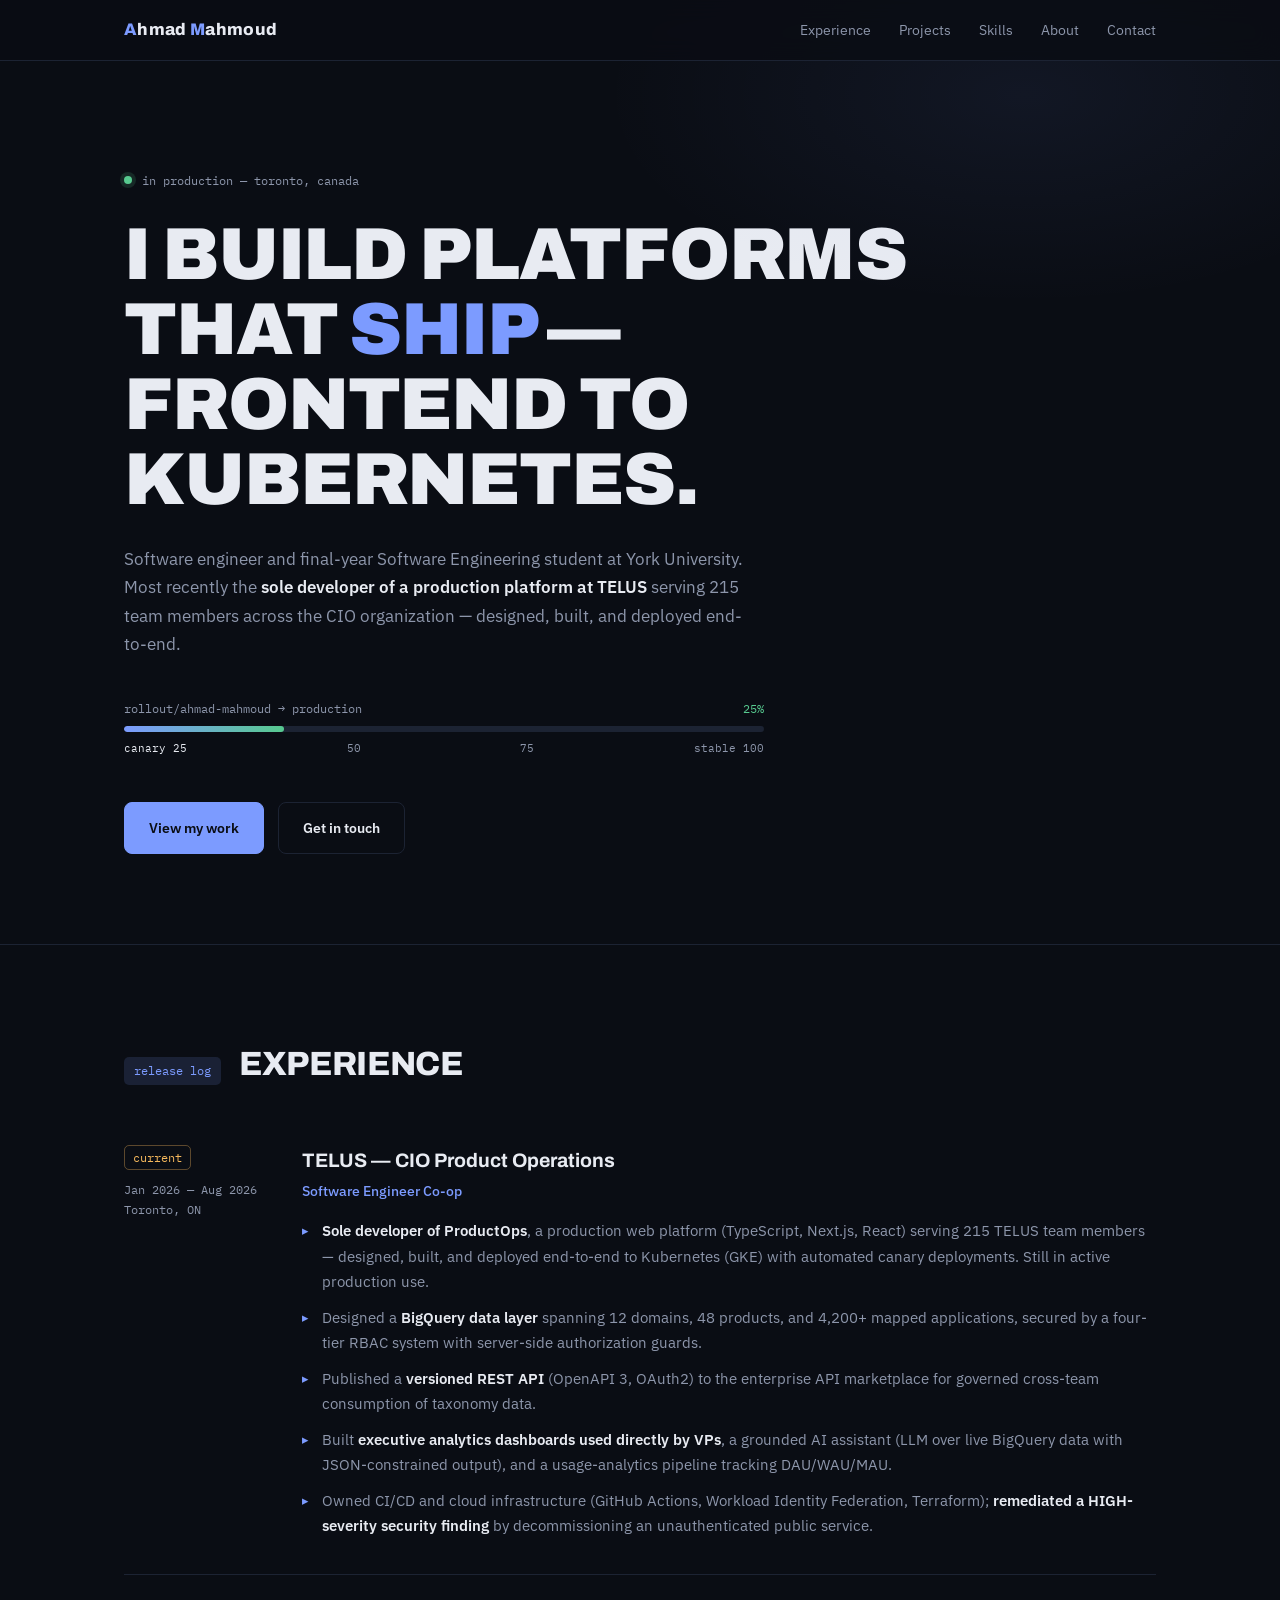
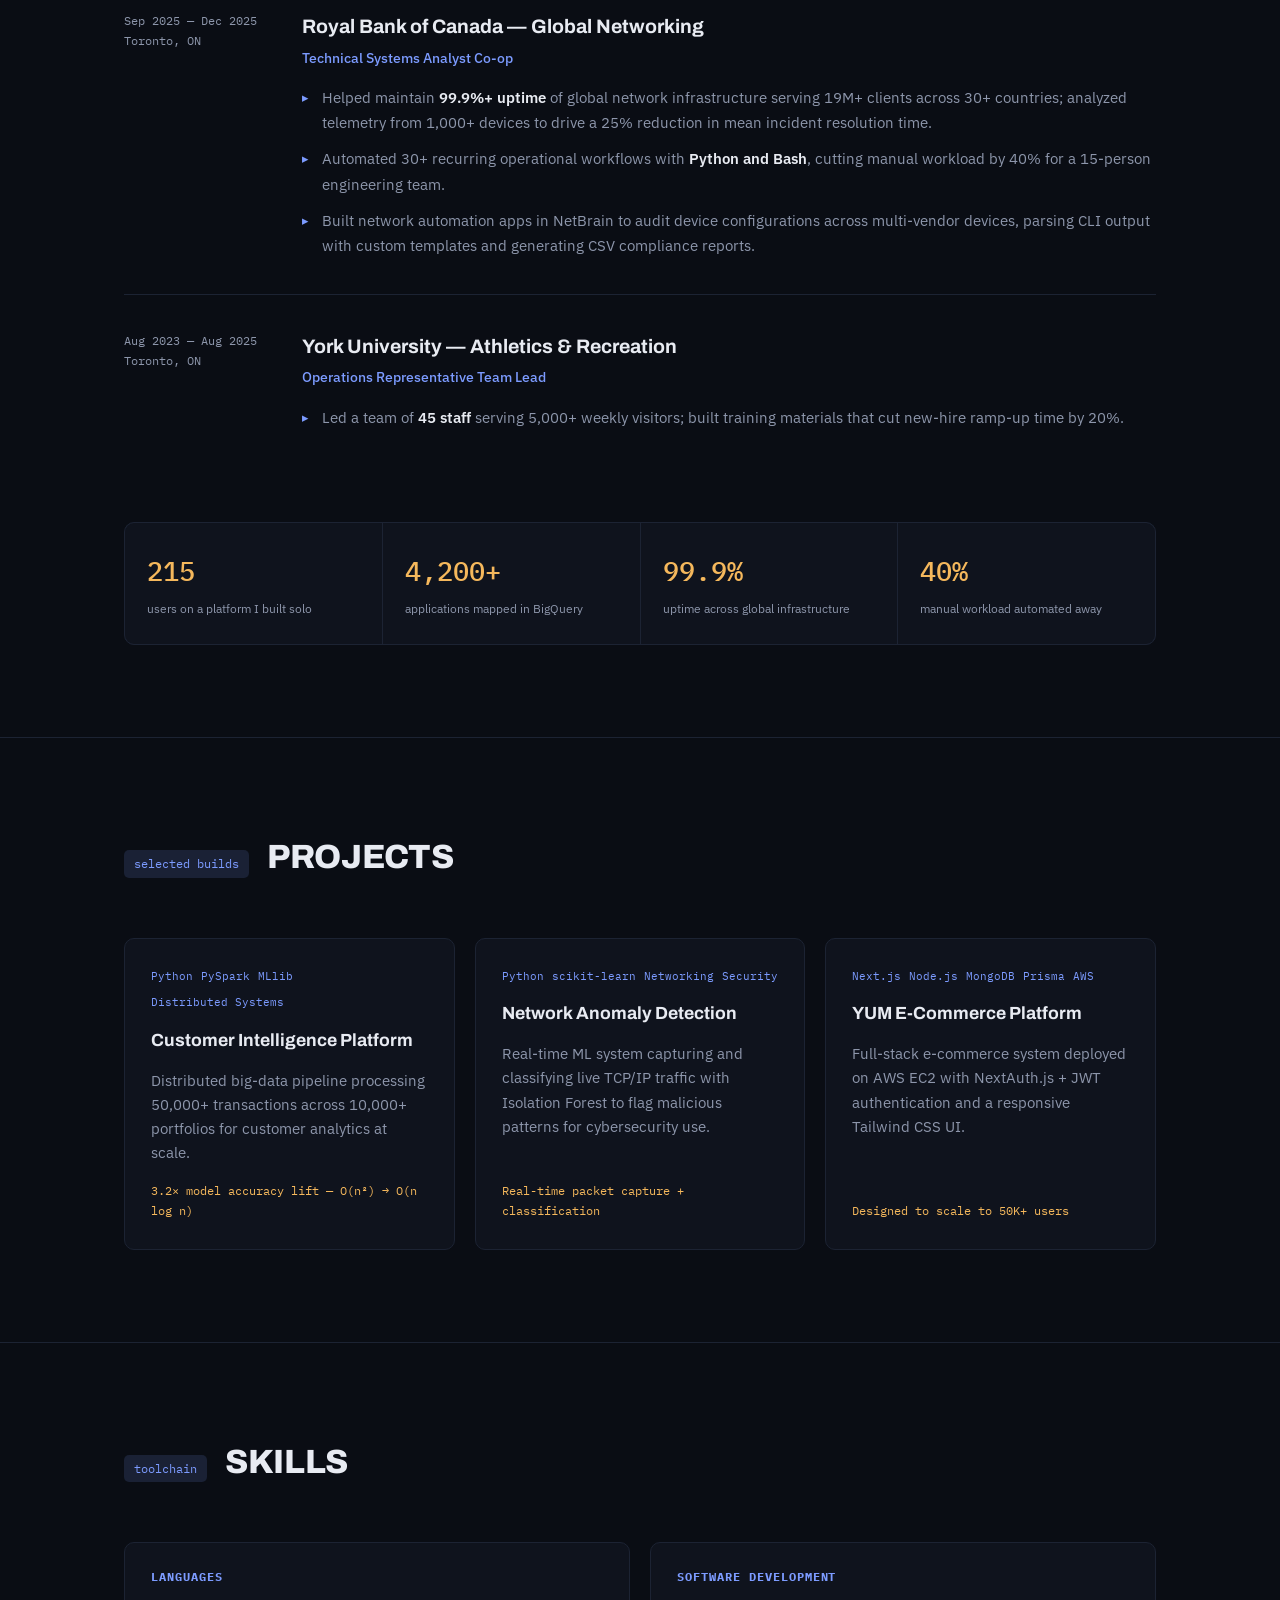
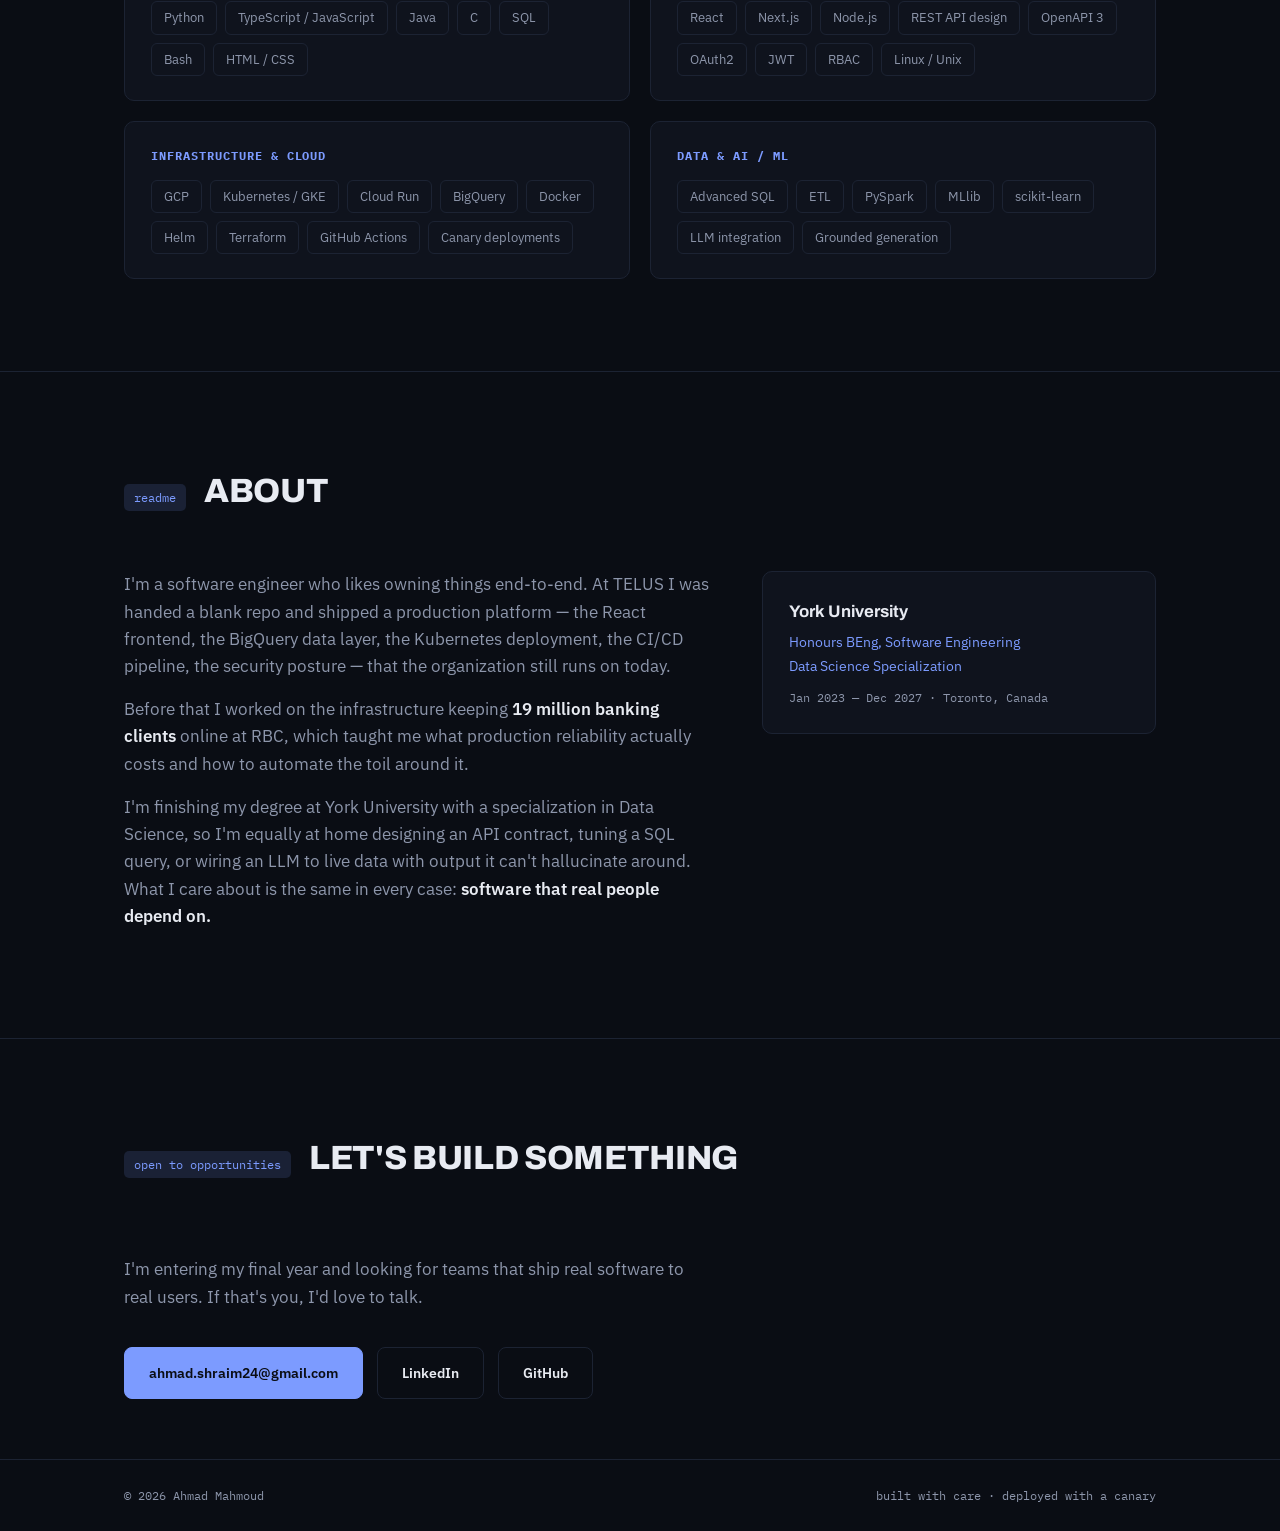
==== index.html @ 5a41d463 "Initial portfolio site Split the single-file HTML mockup into index.html, styles.css, and script.js " ====
<!DOCTYPE html>
<html lang="en">
<head>
<meta charset="UTF-8">
<meta name="viewport" content="width=device-width, initial-scale=1.0">
<title>Ahmad Mahmoud — Software Engineer</title>
<meta name="description" content="Ahmad Mahmoud is a software engineer in Toronto who designs, builds, and ships production platforms end-to-end — from React frontends to Kubernetes infrastructure.">
<link rel="preconnect" href="https://fonts.googleapis.com">
<link rel="preconnect" href="https://fonts.gstatic.com" crossorigin>
<link href="https://fonts.googleapis.com/css2?family=Archivo:wght@500;700;800;900&family=IBM+Plex+Sans:wght@400;500;600&family=IBM+Plex+Mono:wght@400;500&display=swap" rel="stylesheet">
<link rel="stylesheet" href="styles.css">
</head>
<body>

<nav>
  <div class="nav-inner">
    <a href="#top" class="logo"><span>A</span>hmad <span>M</span>ahmoud</a>
    <div class="nav-links">
      <a href="#experience">Experience</a>
      <a href="#projects">Projects</a>
      <a href="#skills">Skills</a>
      <a href="#about">About</a>
      <a href="#contact">Contact</a>
    </div>
  </div>
</nav>

<header id="top">
  <div class="wrap">
    <div class="eyebrow"><span class="dot"></span> in production — toronto, canada</div>
    <h1>I build platforms that <em>ship</em> — frontend to Kubernetes.</h1>
    <p class="hero-sub">
      Software engineer and final-year Software Engineering student at York University.
      Most recently the <strong>sole developer of a production platform at TELUS</strong> serving
      215 team members across the CIO organization — designed, built, and deployed end-to-end.
    </p>

    <div class="rollout" aria-hidden="true">
      <div class="rollout-label mono">
        <span>rollout/ahmad-mahmoud → production</span>
        <span class="pct" id="pct">0%</span>
      </div>
      <div class="rollout-track"><div class="rollout-fill" id="fill"></div></div>
      <div class="rollout-stages" id="stages">
        <span>canary 25</span><span>50</span><span>75</span><span>stable 100</span>
      </div>
    </div>

    <div class="cta-row">
      <a class="btn btn-primary" href="#projects">View my work</a>
      <a class="btn btn-ghost" href="mailto:ahmad.shraim24@gmail.com">Get in touch</a>
    </div>
  </div>
</header>

<section id="experience">
  <div class="wrap">
    <div class="sec-head reveal">
      <span class="sec-tag">release log</span>
      <h2>Experience</h2>
    </div>

    <article class="release reveal">
      <div class="release-meta">
        <span class="ver">current</span><br>
        Jan 2026 — Aug 2026<br>Toronto, ON
      </div>
      <div>
        <h3>TELUS — CIO Product Operations</h3>
        <div class="role">Software Engineer Co-op</div>
        <ul>
          <li><strong>Sole developer of ProductOps</strong>, a production web platform (TypeScript, Next.js, React) serving 215 TELUS team members — designed, built, and deployed end-to-end to Kubernetes (GKE) with automated canary deployments. Still in active production use.</li>
          <li>Designed a <strong>BigQuery data layer</strong> spanning 12 domains, 48 products, and 4,200+ mapped applications, secured by a four-tier RBAC system with server-side authorization guards.</li>
          <li>Published a <strong>versioned REST API</strong> (OpenAPI 3, OAuth2) to the enterprise API marketplace for governed cross-team consumption of taxonomy data.</li>
          <li>Built <strong>executive analytics dashboards used directly by VPs</strong>, a grounded AI assistant (LLM over live BigQuery data with JSON-constrained output), and a usage-analytics pipeline tracking DAU/WAU/MAU.</li>
          <li>Owned CI/CD and cloud infrastructure (GitHub Actions, Workload Identity Federation, Terraform); <strong>remediated a HIGH-severity security finding</strong> by decommissioning an unauthenticated public service.</li>
        </ul>
      </div>
    </article>

    <article class="release reveal">
      <div class="release-meta">
        Sep 2025 — Dec 2025<br>Toronto, ON
      </div>
      <div>
        <h3>Royal Bank of Canada — Global Networking</h3>
        <div class="role">Technical Systems Analyst Co-op</div>
        <ul>
          <li>Helped maintain <strong>99.9%+ uptime</strong> of global network infrastructure serving 19M+ clients across 30+ countries; analyzed telemetry from 1,000+ devices to drive a 25% reduction in mean incident resolution time.</li>
          <li>Automated 30+ recurring operational workflows with <strong>Python and Bash</strong>, cutting manual workload by 40% for a 15-person engineering team.</li>
          <li>Built network automation apps in NetBrain to audit device configurations across multi-vendor devices, parsing CLI output with custom templates and generating CSV compliance reports.</li>
        </ul>
      </div>
    </article>

    <article class="release reveal">
      <div class="release-meta">
        Aug 2023 — Aug 2025<br>Toronto, ON
      </div>
      <div>
        <h3>York University — Athletics &amp; Recreation</h3>
        <div class="role">Operations Representative Team Lead</div>
        <ul>
          <li>Led a team of <strong>45 staff</strong> serving 5,000+ weekly visitors; built training materials that cut new-hire ramp-up time by 20%.</li>
        </ul>
      </div>
    </article>

    <div class="metrics reveal">
      <div class="metric"><div class="num">215</div><div class="lbl">users on a platform I built solo</div></div>
      <div class="metric"><div class="num">4,200+</div><div class="lbl">applications mapped in BigQuery</div></div>
      <div class="metric"><div class="num">99.9%</div><div class="lbl">uptime across global infrastructure</div></div>
      <div class="metric"><div class="num">40%</div><div class="lbl">manual workload automated away</div></div>
    </div>
  </div>
</section>

<section id="projects">
  <div class="wrap">
    <div class="sec-head reveal">
      <span class="sec-tag">selected builds</span>
      <h2>Projects</h2>
    </div>
    <div class="projects">
      <div class="card reveal">
        <div class="stack"><span>Python</span><span>PySpark</span><span>MLlib</span><span>Distributed Systems</span></div>
        <h3>Customer Intelligence Platform</h3>
        <p>Distributed big-data pipeline processing 50,000+ transactions across 10,000+ portfolios for customer analytics at scale.</p>
        <div class="hl">3.2× model accuracy lift — O(n²) → O(n log n)</div>
      </div>
      <div class="card reveal">
        <div class="stack"><span>Python</span><span>scikit-learn</span><span>Networking</span><span>Security</span></div>
        <h3>Network Anomaly Detection</h3>
        <p>Real-time ML system capturing and classifying live TCP/IP traffic with Isolation Forest to flag malicious patterns for cybersecurity use.</p>
        <div class="hl">Real-time packet capture + classification</div>
      </div>
      <div class="card reveal">
        <div class="stack"><span>Next.js</span><span>Node.js</span><span>MongoDB</span><span>Prisma</span><span>AWS</span></div>
        <h3>YUM E-Commerce Platform</h3>
        <p>Full-stack e-commerce system deployed on AWS EC2 with NextAuth.js + JWT authentication and a responsive Tailwind CSS UI.</p>
        <div class="hl">Designed to scale to 50K+ users</div>
      </div>
    </div>
  </div>
</section>

<section id="skills">
  <div class="wrap">
    <div class="sec-head reveal">
      <span class="sec-tag">toolchain</span>
      <h2>Skills</h2>
    </div>
    <div class="skills">
      <div class="skill-group reveal">
        <h3>Languages</h3>
        <div class="chips">
          <span class="chip">Python</span><span class="chip">TypeScript / JavaScript</span><span class="chip">Java</span>
          <span class="chip">C</span><span class="chip">SQL</span><span class="chip">Bash</span><span class="chip">HTML / CSS</span>
        </div>
      </div>
      <div class="skill-group reveal">
        <h3>Software Development</h3>
        <div class="chips">
          <span class="chip">React</span><span class="chip">Next.js</span><span class="chip">Node.js</span>
          <span class="chip">REST API design</span><span class="chip">OpenAPI 3</span><span class="chip">OAuth2</span>
          <span class="chip">JWT</span><span class="chip">RBAC</span><span class="chip">Linux / Unix</span>
        </div>
      </div>
      <div class="skill-group reveal">
        <h3>Infrastructure &amp; Cloud</h3>
        <div class="chips">
          <span class="chip">GCP</span><span class="chip">Kubernetes / GKE</span><span class="chip">Cloud Run</span>
          <span class="chip">BigQuery</span><span class="chip">Docker</span><span class="chip">Helm</span>
          <span class="chip">Terraform</span><span class="chip">GitHub Actions</span><span class="chip">Canary deployments</span>
        </div>
      </div>
      <div class="skill-group reveal">
        <h3>Data &amp; AI / ML</h3>
        <div class="chips">
          <span class="chip">Advanced SQL</span><span class="chip">ETL</span><span class="chip">PySpark</span>
          <span class="chip">MLlib</span><span class="chip">scikit-learn</span><span class="chip">LLM integration</span>
          <span class="chip">Grounded generation</span>
        </div>
      </div>
    </div>
  </div>
</section>

<section id="about">
  <div class="wrap">
    <div class="sec-head reveal">
      <span class="sec-tag">readme</span>
      <h2>About</h2>
    </div>
    <div class="about-grid">
      <div class="reveal">
        <p>I'm a software engineer who likes owning things end-to-end. At TELUS I was handed a blank repo and shipped a production platform — the React frontend, the BigQuery data layer, the Kubernetes deployment, the CI/CD pipeline, the security posture — that the organization still runs on today.</p>
        <p>Before that I worked on the infrastructure keeping <strong>19 million banking clients</strong> online at RBC, which taught me what production reliability actually costs and how to automate the toil around it.</p>
        <p>I'm finishing my degree at York University with a specialization in Data Science, so I'm equally at home designing an API contract, tuning a SQL query, or wiring an LLM to live data with output it can't hallucinate around. What I care about is the same in every case: <strong>software that real people depend on.</strong></p>
      </div>
      <div class="edu-card reveal">
        <div class="school">York University</div>
        <div class="deg">Honours BEng, Software Engineering<br>Data Science Specialization</div>
        <div class="dates">Jan 2023 — Dec 2027 · Toronto, Canada</div>
      </div>
    </div>
  </div>
</section>

<section id="contact" class="contact">
  <div class="wrap">
    <div class="sec-head reveal">
      <span class="sec-tag">open to opportunities</span>
      <h2>Let's build something</h2>
    </div>
    <p class="lead reveal">I'm entering my final year and looking for teams that ship real software to real users. If that's you, I'd love to talk.</p>
    <div class="contact-links reveal">
      <a class="btn btn-primary" href="mailto:ahmad.shraim24@gmail.com">ahmad.shraim24@gmail.com</a>
      <a class="btn btn-ghost" href="https://linkedin.com/in/Ahmad-Mahmoud" target="_blank" rel="noopener">LinkedIn</a>
      <a class="btn btn-ghost" href="https://github.com/AWZShraim" target="_blank" rel="noopener">GitHub</a>
    </div>
  </div>
</section>

<footer>
  <div class="footer-inner">
    <span>© 2026 Ahmad Mahmoud</span>
    <span>built with care · deployed with a canary</span>
  </div>
</footer>

<script src="script.js"></script>
</body>
</html>
---- styles.css ----
:root{
  --bg:#0A0D14;          /* control-plane ink */
  --bg-raised:#0F131D;   /* card surface */
  --line:#1C2333;        /* hairline */
  --text:#E8EBF2;        /* primary */
  --muted:#8D96AB;       /* secondary */
  --accent:#7C9BFF;      /* periwinkle signal */
  --accent-dim:rgba(124,155,255,.14);
  --amber:#F5B85C;       /* metric amber */
  --ok:#57C98F;          /* healthy status */
  --radius:10px;
  --maxw:1080px;
}
*{margin:0;padding:0;box-sizing:border-box}
html{scroll-behavior:smooth}
body{
  background:var(--bg);
  color:var(--text);
  font-family:'IBM Plex Sans',system-ui,sans-serif;
  font-size:16.5px;
  line-height:1.65;
  -webkit-font-smoothing:antialiased;
}
::selection{background:var(--accent);color:#0A0D14}

a{color:inherit;text-decoration:none}
.wrap{max-width:var(--maxw);margin:0 auto;padding:0 24px}
.mono{font-family:'IBM Plex Mono',monospace}

/* ---------- nav ---------- */
nav{
  position:fixed;top:0;left:0;right:0;z-index:50;
  background:rgba(10,13,20,.82);
  backdrop-filter:blur(12px);
  border-bottom:1px solid var(--line);
}
.nav-inner{
  max-width:var(--maxw);margin:0 auto;padding:16px 24px;
  display:flex;align-items:center;justify-content:space-between;
}
.logo{
  font-family:'Archivo',sans-serif;font-weight:800;font-size:1.05rem;
  letter-spacing:.02em;
}
.logo span{color:var(--accent)}
.nav-links{display:flex;gap:28px;font-size:.85rem}
.nav-links a{color:var(--muted);transition:color .2s}
.nav-links a:hover{color:var(--text)}
@media(max-width:640px){.nav-links{display:none}}

/* ---------- hero ---------- */
header{
  padding:170px 0 90px;
  border-bottom:1px solid var(--line);
  position:relative;overflow:hidden;
}
header::before{
  content:"";position:absolute;inset:0;
  background:
    radial-gradient(600px 300px at 80% 10%, rgba(124,155,255,.07), transparent 70%);
  pointer-events:none;
}
.eyebrow{
  font-family:'IBM Plex Mono',monospace;font-size:.78rem;color:var(--muted);
  display:flex;align-items:center;gap:10px;margin-bottom:26px;
}
.dot{width:8px;height:8px;border-radius:50%;background:var(--ok);
  box-shadow:0 0 0 4px rgba(87,201,143,.15);animation:pulse 2.4s ease-in-out infinite}
@keyframes pulse{50%{box-shadow:0 0 0 7px rgba(87,201,143,.06)}}
h1{
  font-family:'Archivo',sans-serif;font-weight:900;
  font-size:clamp(2.6rem,7vw,4.6rem);
  line-height:1.02;letter-spacing:-.015em;
  text-transform:uppercase;
  margin-bottom:28px;max-width:900px;
}
h1 em{font-style:normal;color:var(--accent)}
.hero-sub{color:var(--muted);max-width:640px;font-size:1.08rem;margin-bottom:40px}
.hero-sub strong{color:var(--text);font-weight:600}

/* rollout bar — signature element */
.rollout{max-width:640px;margin-bottom:44px}
.rollout-label{
  font-family:'IBM Plex Mono',monospace;font-size:.74rem;color:var(--muted);
  display:flex;justify-content:space-between;margin-bottom:8px;
}
.rollout-label .pct{color:var(--ok)}
.rollout-track{
  height:6px;border-radius:3px;background:var(--line);overflow:hidden;position:relative;
}
.rollout-fill{
  height:100%;width:0;border-radius:3px;
  background:linear-gradient(90deg,var(--accent),var(--ok));
  transition:width 2.2s cubic-bezier(.22,1,.36,1);
}
.rollout-stages{
  display:flex;justify-content:space-between;margin-top:8px;
  font-family:'IBM Plex Mono',monospace;font-size:.68rem;color:var(--muted);
}
.rollout-stages span.hit{color:var(--text)}

.cta-row{display:flex;gap:14px;flex-wrap:wrap}
.btn{
  display:inline-flex;align-items:center;gap:8px;
  padding:13px 24px;border-radius:8px;font-size:.9rem;font-weight:600;
  border:1px solid var(--line);transition:all .2s;
}
.btn-primary{background:var(--accent);color:#0A0D14;border-color:var(--accent)}
.btn-primary:hover{background:#93ADFF}
.btn-ghost:hover{border-color:var(--accent);color:var(--accent)}

/* ---------- sections ---------- */
section{padding:92px 0;border-bottom:1px solid var(--line)}
.sec-head{display:flex;align-items:baseline;gap:18px;margin-bottom:52px}
.sec-tag{
  font-family:'IBM Plex Mono',monospace;font-size:.74rem;color:var(--accent);
  background:var(--accent-dim);padding:4px 10px;border-radius:5px;white-space:nowrap;
}
h2{
  font-family:'Archivo',sans-serif;font-weight:800;text-transform:uppercase;
  font-size:clamp(1.5rem,3.4vw,2.1rem);letter-spacing:-.01em;
}

/* ---------- experience (release log) ---------- */
.release{
  display:grid;grid-template-columns:150px 1fr;gap:28px;
  padding:36px 0;border-top:1px solid var(--line);
}
.release:first-of-type{border-top:none;padding-top:0}
.release-meta{font-family:'IBM Plex Mono',monospace;font-size:.76rem;color:var(--muted)}
.release-meta .ver{
  display:inline-block;color:var(--amber);border:1px solid rgba(245,184,92,.35);
  padding:2px 8px;border-radius:5px;margin-bottom:10px;font-size:.72rem;
}
.release h3{font-family:'Archivo',sans-serif;font-weight:700;font-size:1.22rem;margin-bottom:2px}
.release .role{color:var(--accent);font-size:.9rem;font-weight:500;margin-bottom:16px}
.release ul{list-style:none;display:flex;flex-direction:column;gap:11px}
.release li{color:var(--muted);padding-left:20px;position:relative;font-size:.95rem}
.release li::before{content:"▸";position:absolute;left:0;color:var(--accent);font-size:.8rem;top:2px}
.release li strong{color:var(--text);font-weight:600}
@media(max-width:700px){.release{grid-template-columns:1fr;gap:10px}}

/* ---------- metrics strip ---------- */
.metrics{
  display:grid;grid-template-columns:repeat(4,1fr);gap:1px;
  background:var(--line);border:1px solid var(--line);border-radius:var(--radius);
  overflow:hidden;margin-top:56px;
}
.metric{background:var(--bg-raised);padding:26px 22px}
.metric .num{
  font-family:'IBM Plex Mono',monospace;font-size:1.7rem;font-weight:500;color:var(--amber);
}
.metric .lbl{font-size:.78rem;color:var(--muted);margin-top:4px}
@media(max-width:700px){.metrics{grid-template-columns:repeat(2,1fr)}}

/* ---------- projects ---------- */
.projects{display:grid;grid-template-columns:repeat(3,1fr);gap:20px}
@media(max-width:860px){.projects{grid-template-columns:1fr}}
.card{
  background:var(--bg-raised);border:1px solid var(--line);border-radius:var(--radius);
  padding:28px 26px;display:flex;flex-direction:column;gap:14px;
  transition:border-color .25s, transform .25s;
}
.card:hover{border-color:var(--accent);transform:translateY(-3px)}
.card .stack{
  font-family:'IBM Plex Mono',monospace;font-size:.7rem;color:var(--accent);
  display:flex;flex-wrap:wrap;gap:8px;
}
.card h3{font-family:'Archivo',sans-serif;font-weight:700;font-size:1.1rem}
.card p{color:var(--muted);font-size:.92rem;flex:1}
.card .hl{color:var(--amber);font-family:'IBM Plex Mono',monospace;font-size:.78rem}

/* ---------- skills ---------- */
.skills{display:grid;grid-template-columns:repeat(2,1fr);gap:20px}
@media(max-width:700px){.skills{grid-template-columns:1fr}}
.skill-group{
  border:1px solid var(--line);border-radius:var(--radius);padding:24px 26px;background:var(--bg-raised);
}
.skill-group h3{
  font-family:'IBM Plex Mono',monospace;font-size:.76rem;color:var(--accent);
  text-transform:uppercase;letter-spacing:.08em;margin-bottom:14px;
}
.chips{display:flex;flex-wrap:wrap;gap:8px}
.chip{
  font-size:.8rem;color:var(--muted);border:1px solid var(--line);
  padding:5px 12px;border-radius:6px;transition:all .2s;
}
.chip:hover{color:var(--text);border-color:var(--accent)}

/* ---------- about / education ---------- */
.about-grid{display:grid;grid-template-columns:1.5fr 1fr;gap:48px}
@media(max-width:800px){.about-grid{grid-template-columns:1fr}}
.about-grid p{color:var(--muted);margin-bottom:16px}
.about-grid p strong{color:var(--text);font-weight:600}
.edu-card{
  border:1px solid var(--line);border-radius:var(--radius);padding:26px;background:var(--bg-raised);
  align-self:start;
}
.edu-card .school{font-family:'Archivo',sans-serif;font-weight:700;font-size:1.05rem}
.edu-card .deg{color:var(--accent);font-size:.9rem;margin:4px 0 10px}
.edu-card .dates{font-family:'IBM Plex Mono',monospace;font-size:.75rem;color:var(--muted)}

/* ---------- contact ---------- */
.contact{text-align:left;border-bottom:none;padding-bottom:60px}
.contact h2{margin-bottom:18px}
.contact .lead{color:var(--muted);max-width:560px;margin-bottom:36px}
.contact-links{display:flex;gap:14px;flex-wrap:wrap}

footer{
  border-top:1px solid var(--line);padding:26px 0;
  font-family:'IBM Plex Mono',monospace;font-size:.72rem;color:var(--muted);
}
.footer-inner{max-width:var(--maxw);margin:0 auto;padding:0 24px;
  display:flex;justify-content:space-between;flex-wrap:wrap;gap:10px}

/* ---------- reveal ---------- */
.reveal{opacity:0;transform:translateY(22px);transition:opacity .7s ease,transform .7s ease}
.reveal.in{opacity:1;transform:none}
@media(prefers-reduced-motion:reduce){
  .reveal{opacity:1;transform:none;transition:none}
  .rollout-fill{transition:none}
  .dot{animation:none}
  html{scroll-behavior:auto}
}
a:focus-visible,.btn:focus-visible{outline:2px solid var(--accent);outline-offset:3px}
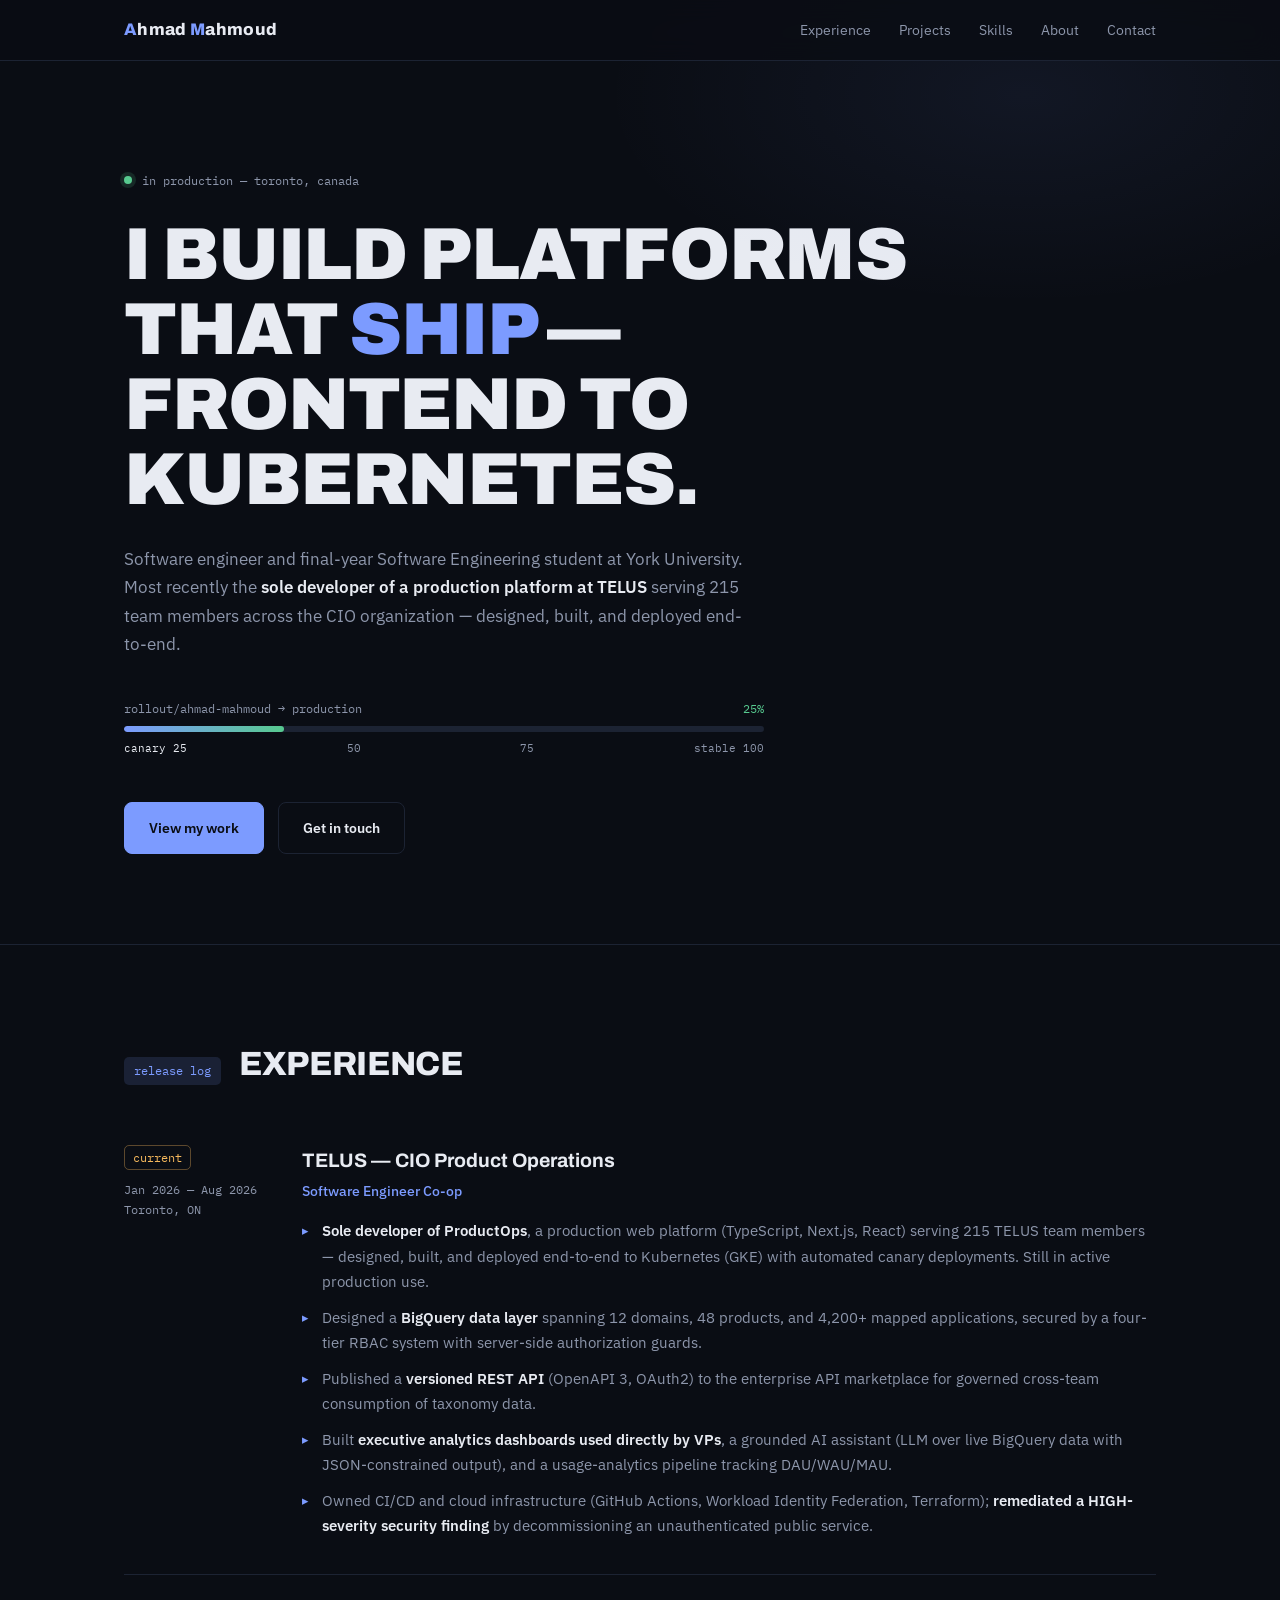
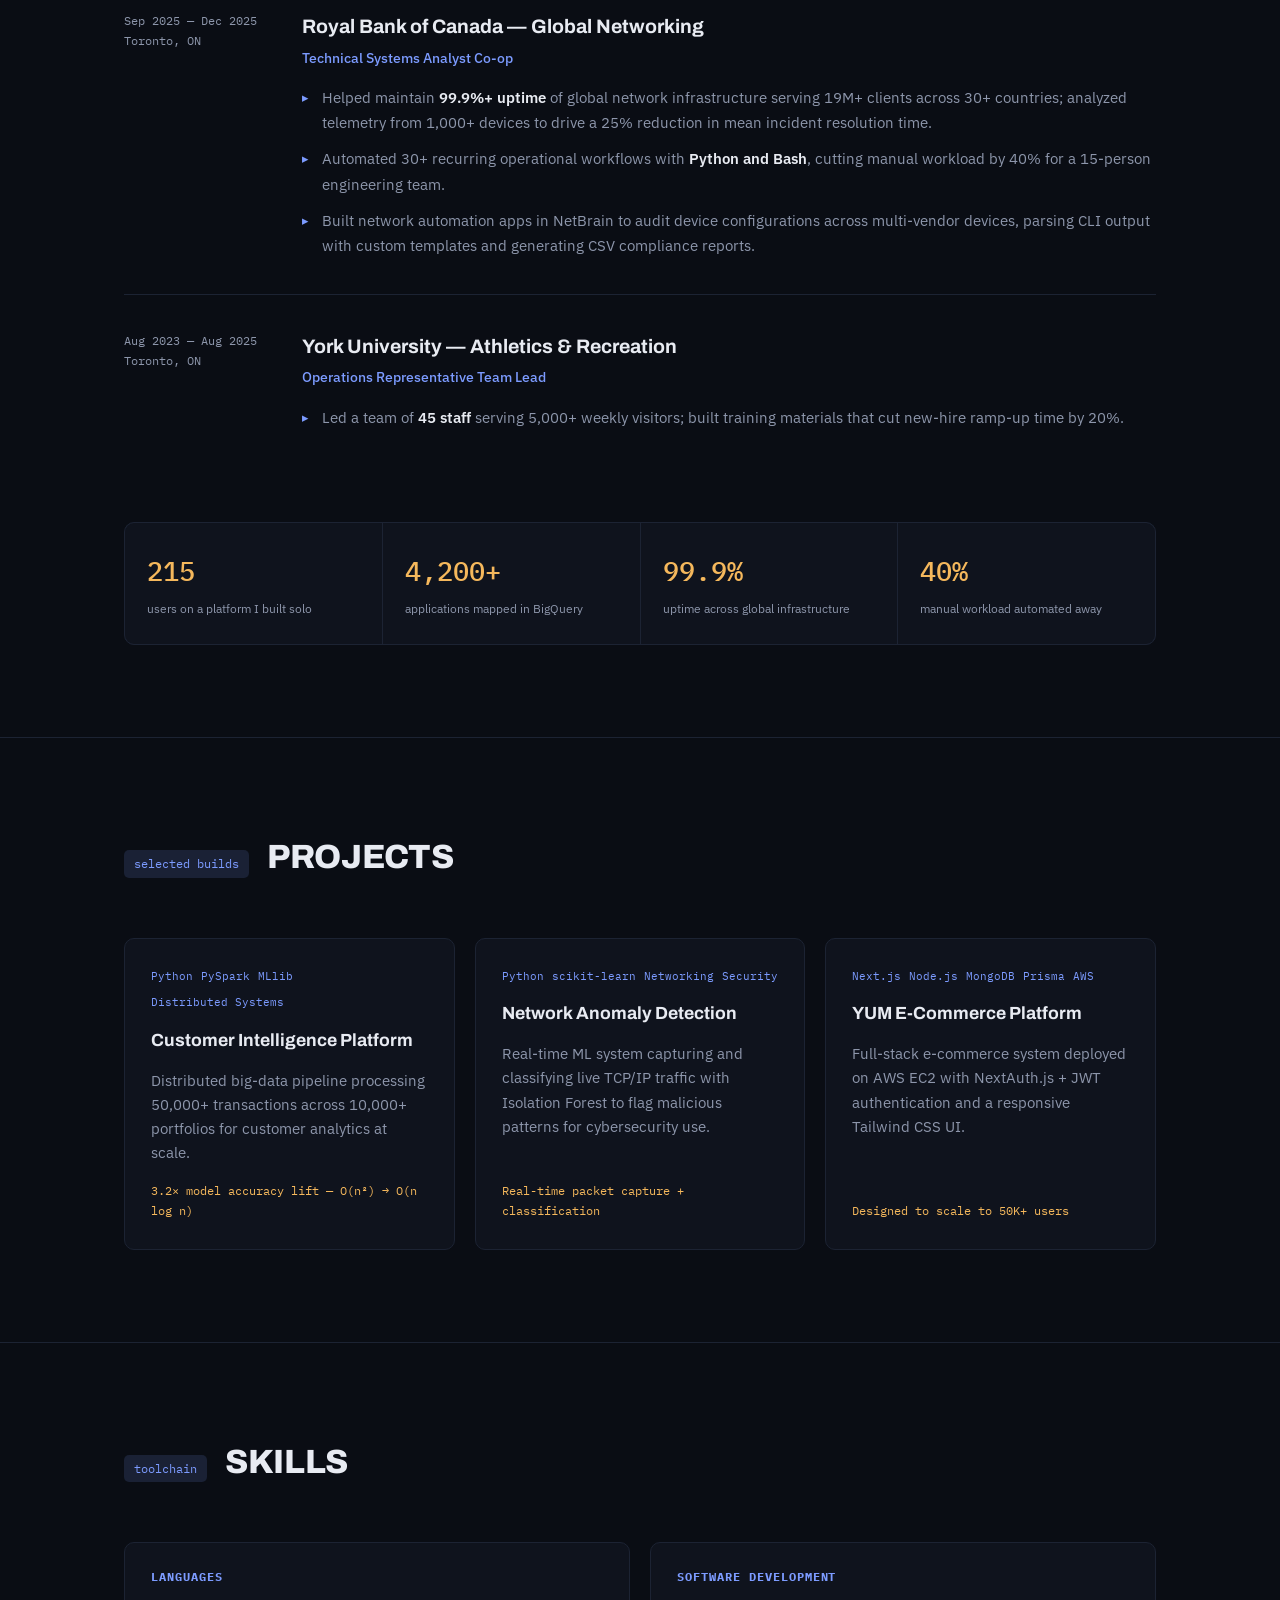
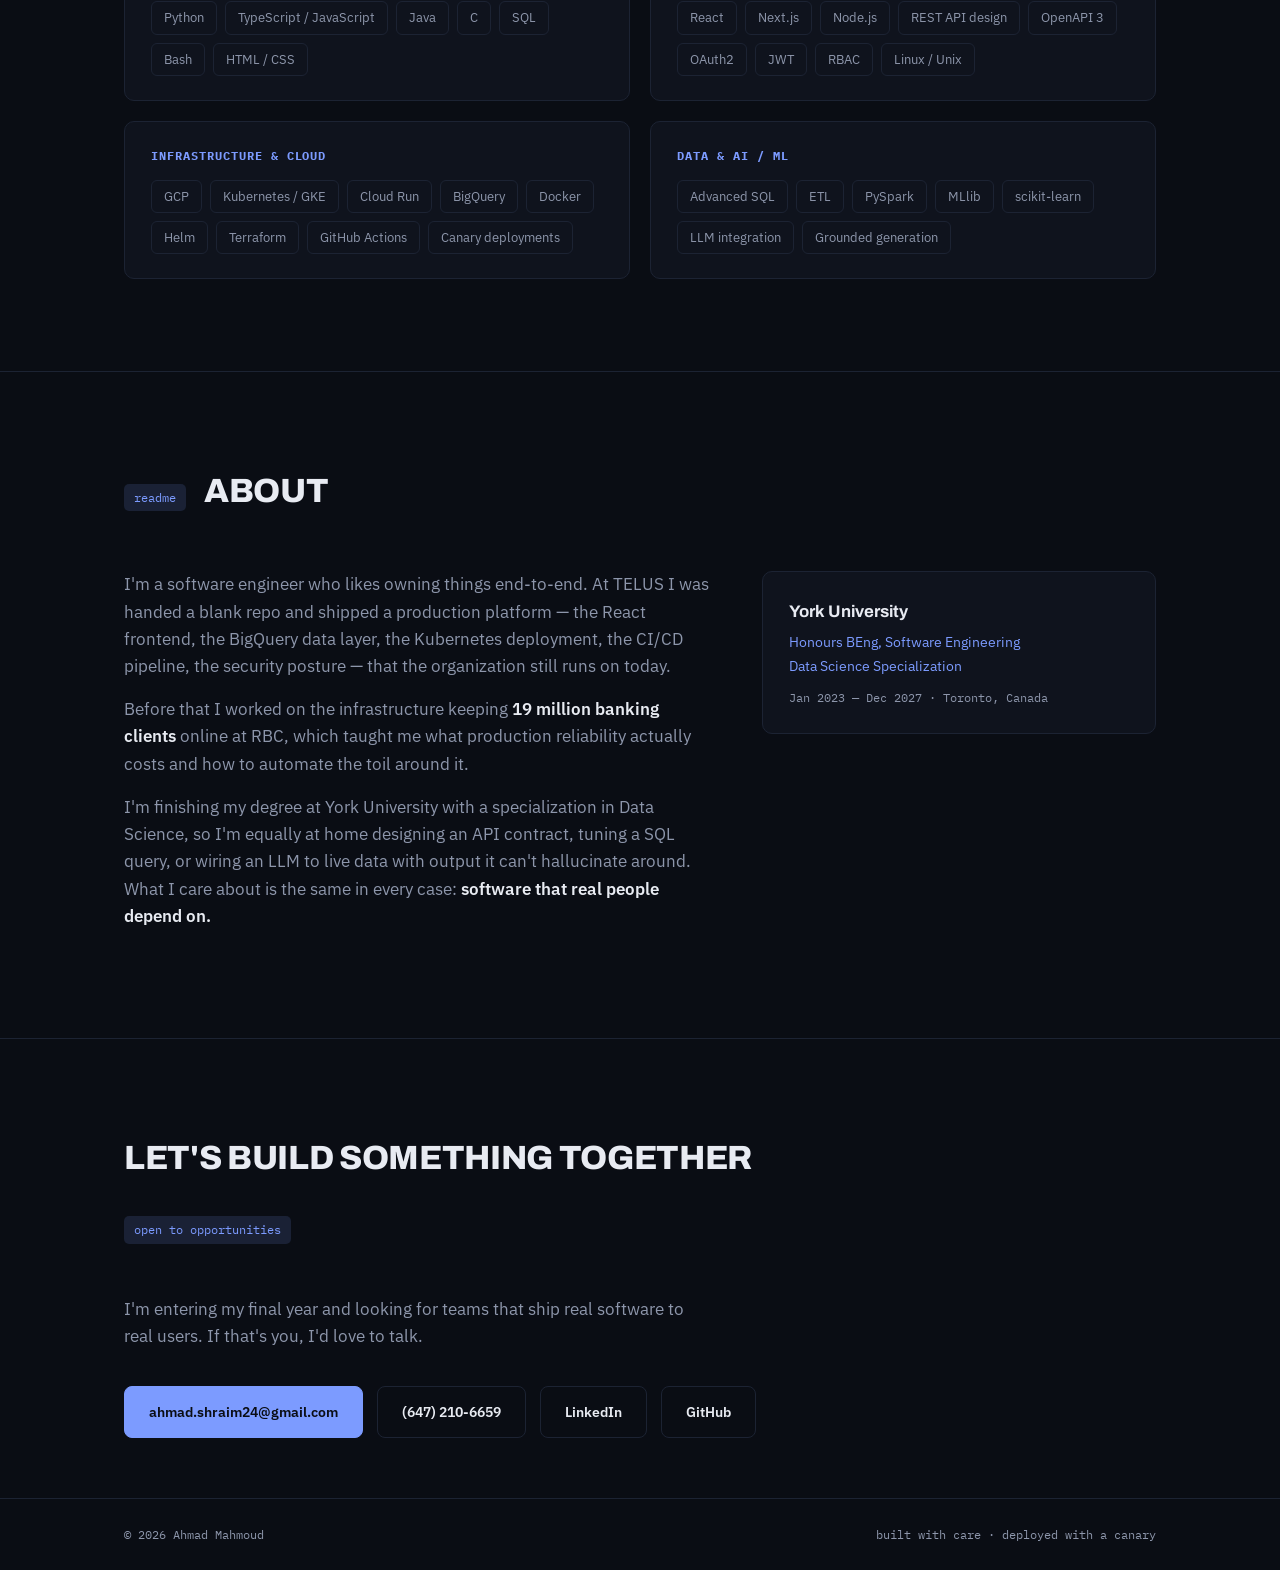
==== commit 31d57d4f: "Update contact section Add phone number, retitle heading, and move the "open to opportunities" tag b" ====
--- a/index.html
+++ b/index.html
@@ -209,13 +209,14 @@
 
 <section id="contact" class="contact">
   <div class="wrap">
-    <div class="sec-head reveal">
+    <div class="sec-head sec-head-stacked reveal">
+      <h2>Let's build something together</h2>
       <span class="sec-tag">open to opportunities</span>
-      <h2>Let's build something</h2>
     </div>
     <p class="lead reveal">I'm entering my final year and looking for teams that ship real software to real users. If that's you, I'd love to talk.</p>
     <div class="contact-links reveal">
       <a class="btn btn-primary" href="mailto:ahmad.shraim24@gmail.com">ahmad.shraim24@gmail.com</a>
+      <a class="btn btn-ghost" href="tel:+16472106659">(647) 210-6659</a>
       <a class="btn btn-ghost" href="https://linkedin.com/in/Ahmad-Mahmoud" target="_blank" rel="noopener">LinkedIn</a>
       <a class="btn btn-ghost" href="https://github.com/AWZShraim" target="_blank" rel="noopener">GitHub</a>
     </div>
--- a/styles.css
+++ b/styles.css
@@ -112,6 +112,7 @@
 /* ---------- sections ---------- */
 section{padding:92px 0;border-bottom:1px solid var(--line)}
 .sec-head{display:flex;align-items:baseline;gap:18px;margin-bottom:52px}
+.sec-head-stacked{flex-direction:column;align-items:flex-start;gap:12px}
 .sec-tag{
   font-family:'IBM Plex Mono',monospace;font-size:.74rem;color:var(--accent);
   background:var(--accent-dim);padding:4px 10px;border-radius:5px;white-space:nowrap;
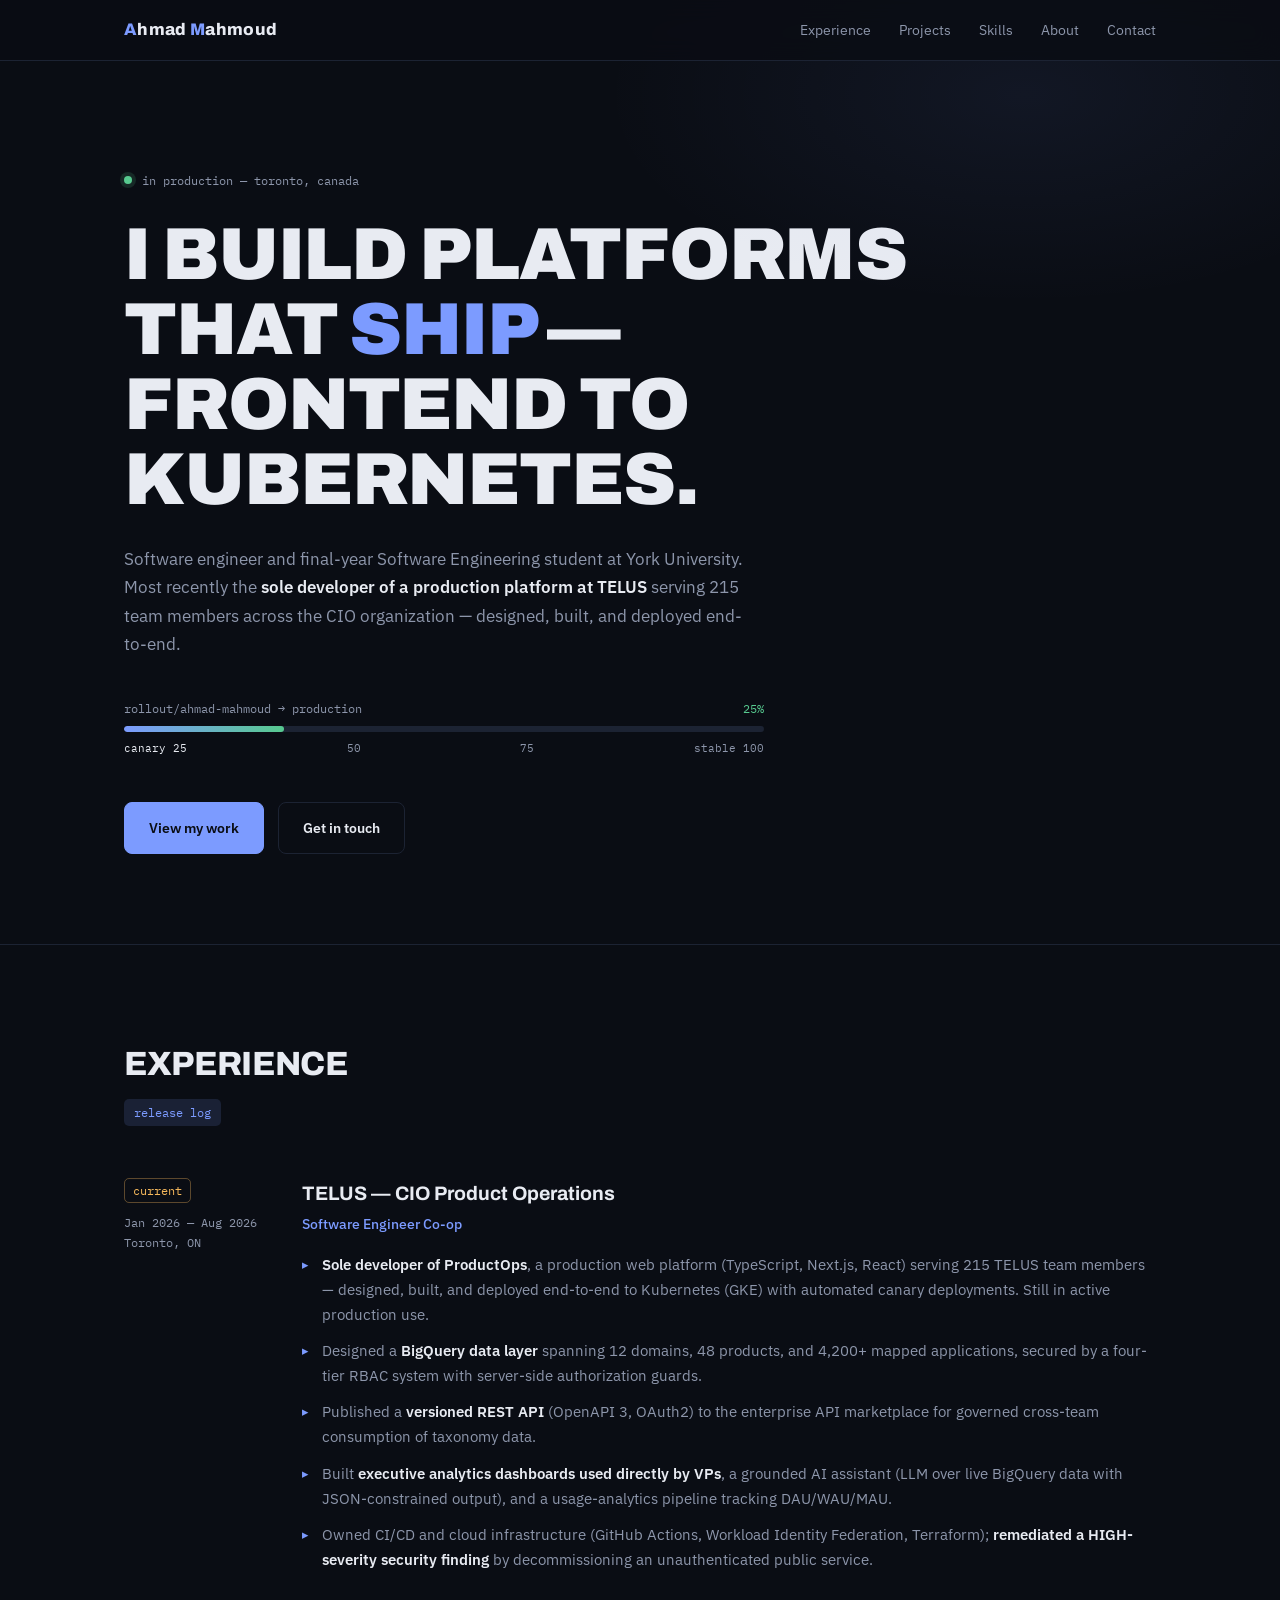
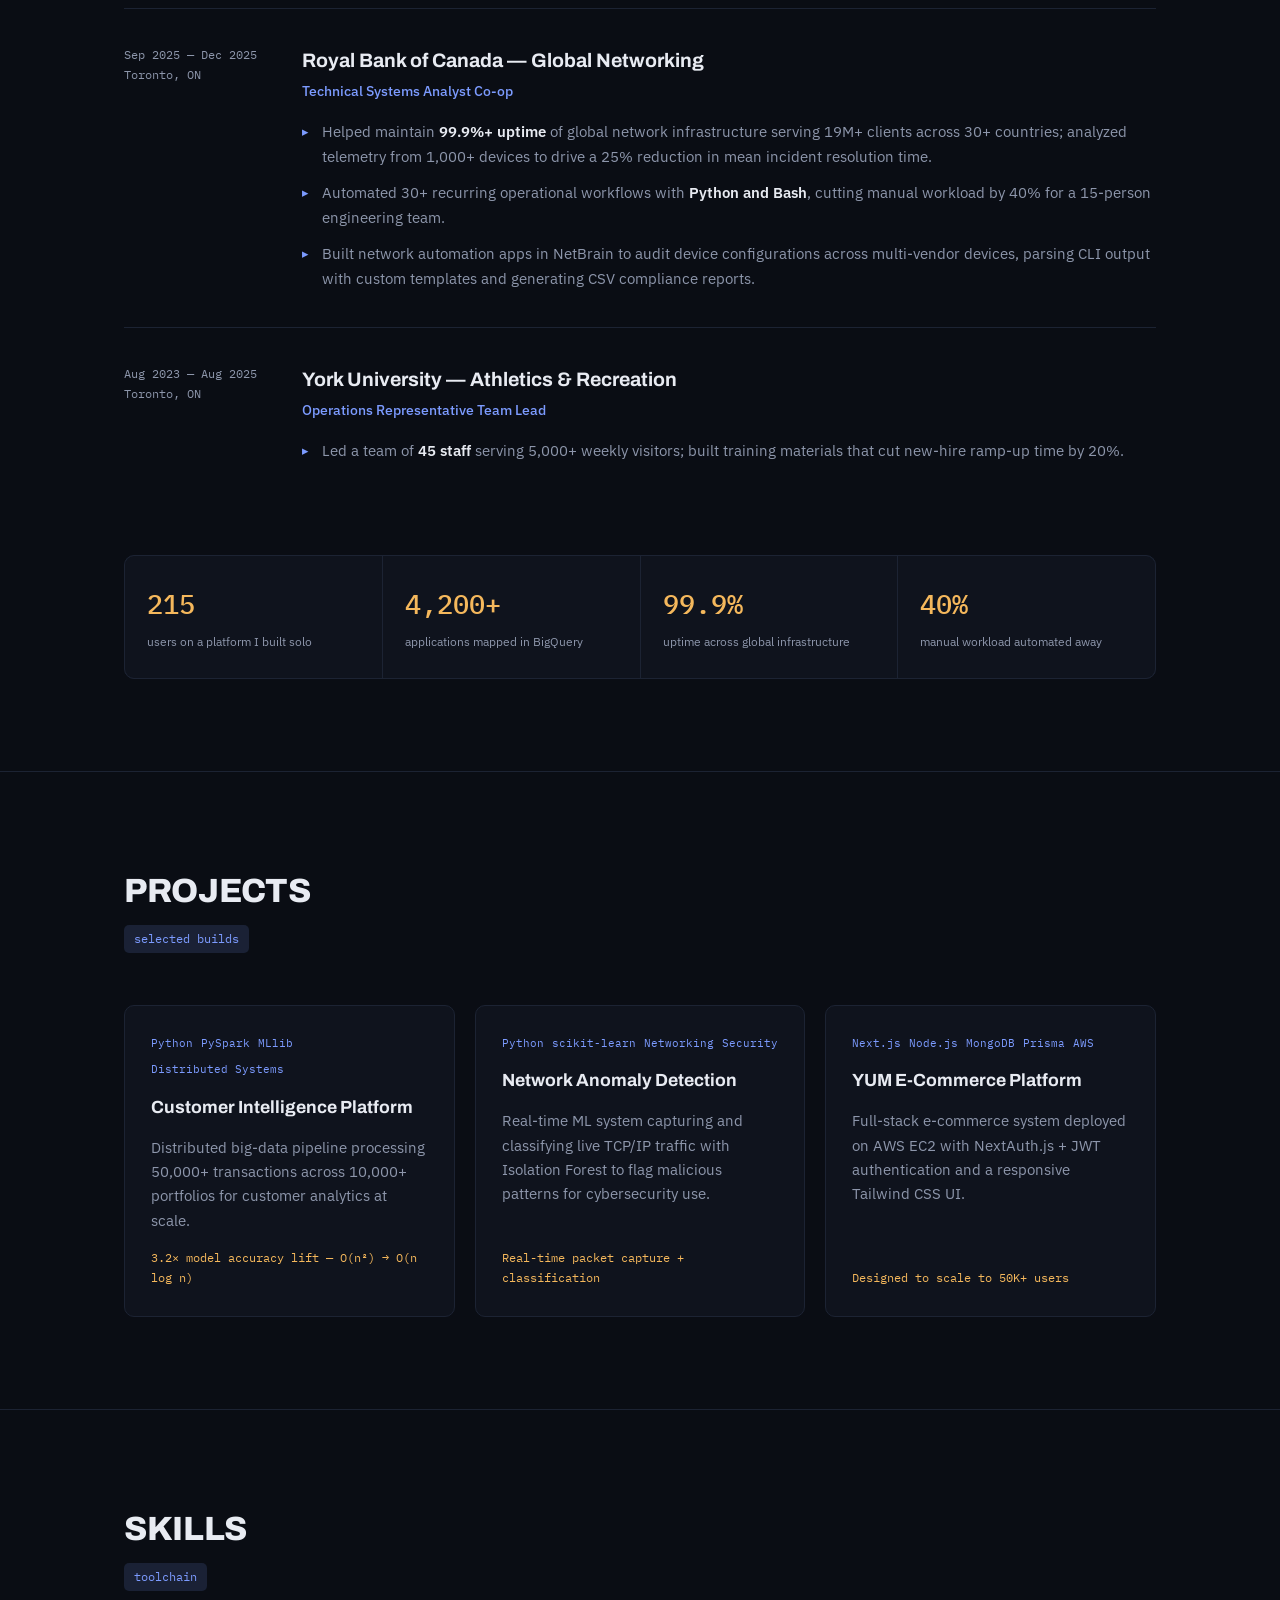
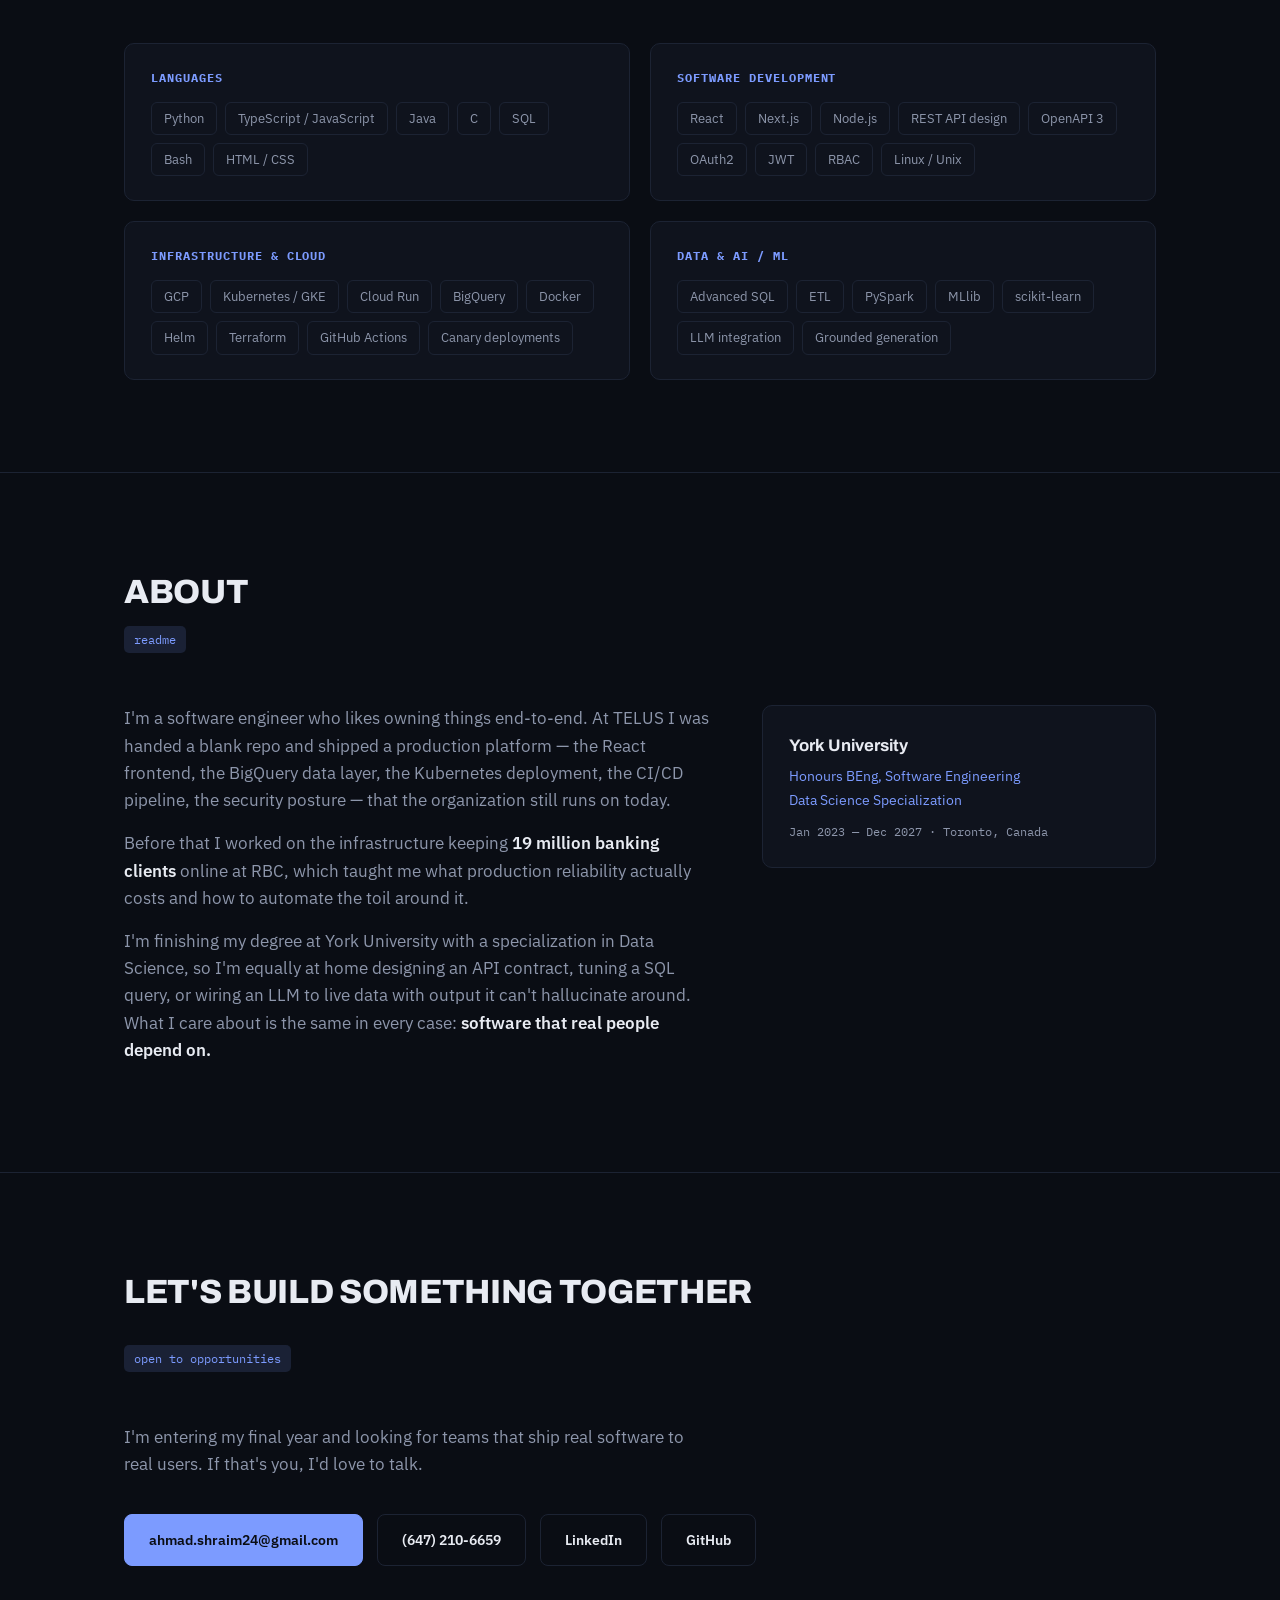
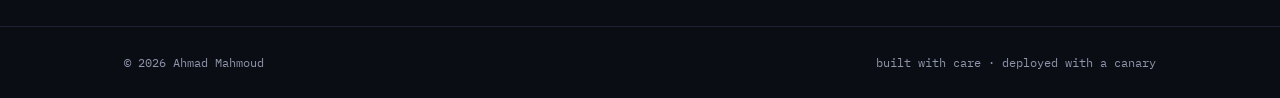
==== commit a6be6fed: "Tighten and unify section header spacing Stack the tag under the title (instead of beside it) for ev" ====
--- a/index.html
+++ b/index.html
@@ -56,8 +56,8 @@
 <section id="experience">
   <div class="wrap">
     <div class="sec-head reveal">
+      <h2>Experience</h2>
       <span class="sec-tag">release log</span>
-      <h2>Experience</h2>
     </div>
 
     <article class="release reveal">
@@ -118,8 +118,8 @@
 <section id="projects">
   <div class="wrap">
     <div class="sec-head reveal">
+      <h2>Projects</h2>
       <span class="sec-tag">selected builds</span>
-      <h2>Projects</h2>
     </div>
     <div class="projects">
       <div class="card reveal">
@@ -147,8 +147,8 @@
 <section id="skills">
   <div class="wrap">
     <div class="sec-head reveal">
+      <h2>Skills</h2>
       <span class="sec-tag">toolchain</span>
-      <h2>Skills</h2>
     </div>
     <div class="skills">
       <div class="skill-group reveal">
@@ -189,8 +189,8 @@
 <section id="about">
   <div class="wrap">
     <div class="sec-head reveal">
+      <h2>About</h2>
       <span class="sec-tag">readme</span>
-      <h2>About</h2>
     </div>
     <div class="about-grid">
       <div class="reveal">
@@ -209,7 +209,7 @@
 
 <section id="contact" class="contact">
   <div class="wrap">
-    <div class="sec-head sec-head-stacked reveal">
+    <div class="sec-head reveal">
       <h2>Let's build something together</h2>
       <span class="sec-tag">open to opportunities</span>
     </div>
--- a/styles.css
+++ b/styles.css
@@ -111,8 +111,7 @@
 
 /* ---------- sections ---------- */
 section{padding:92px 0;border-bottom:1px solid var(--line)}
-.sec-head{display:flex;align-items:baseline;gap:18px;margin-bottom:52px}
-.sec-head-stacked{flex-direction:column;align-items:flex-start;gap:12px}
+.sec-head{display:flex;align-items:flex-start;flex-direction:column;gap:6px;margin-bottom:52px}
 .sec-tag{
   font-family:'IBM Plex Mono',monospace;font-size:.74rem;color:var(--accent);
   background:var(--accent-dim);padding:4px 10px;border-radius:5px;white-space:nowrap;
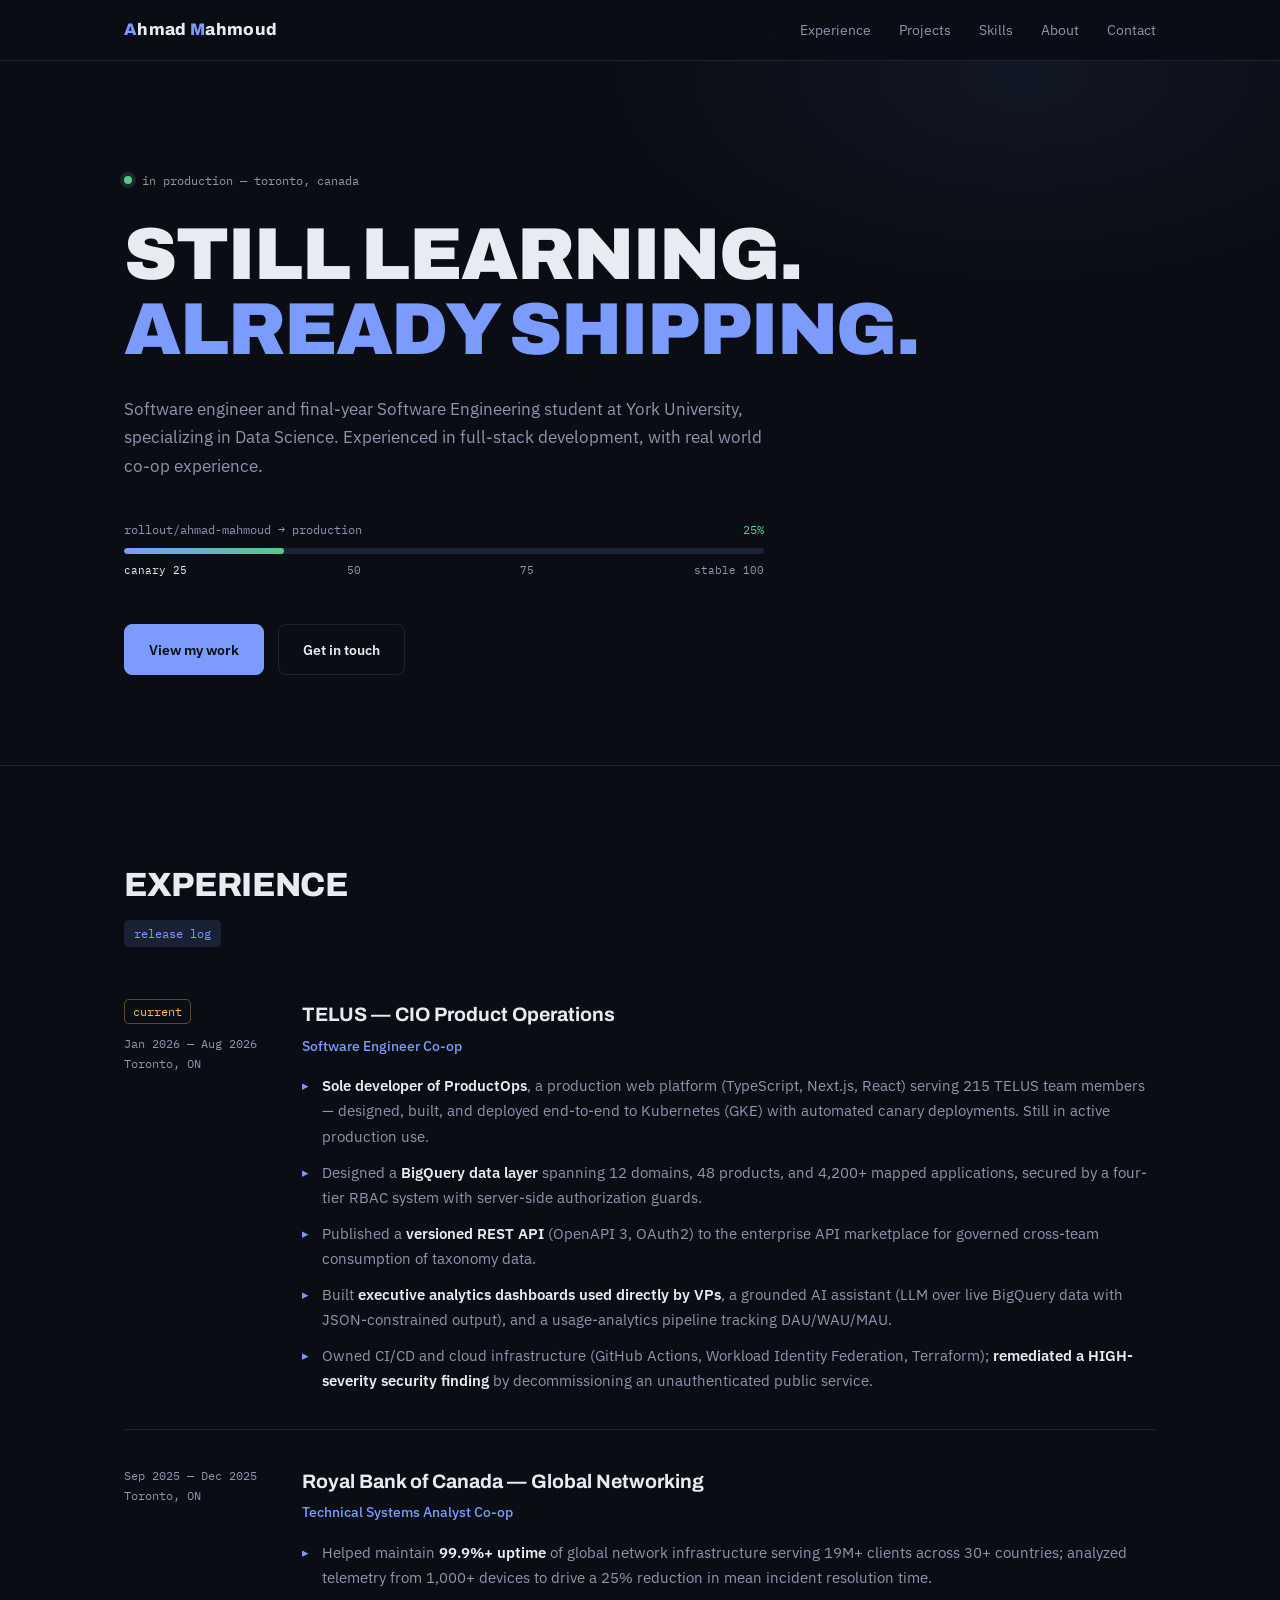
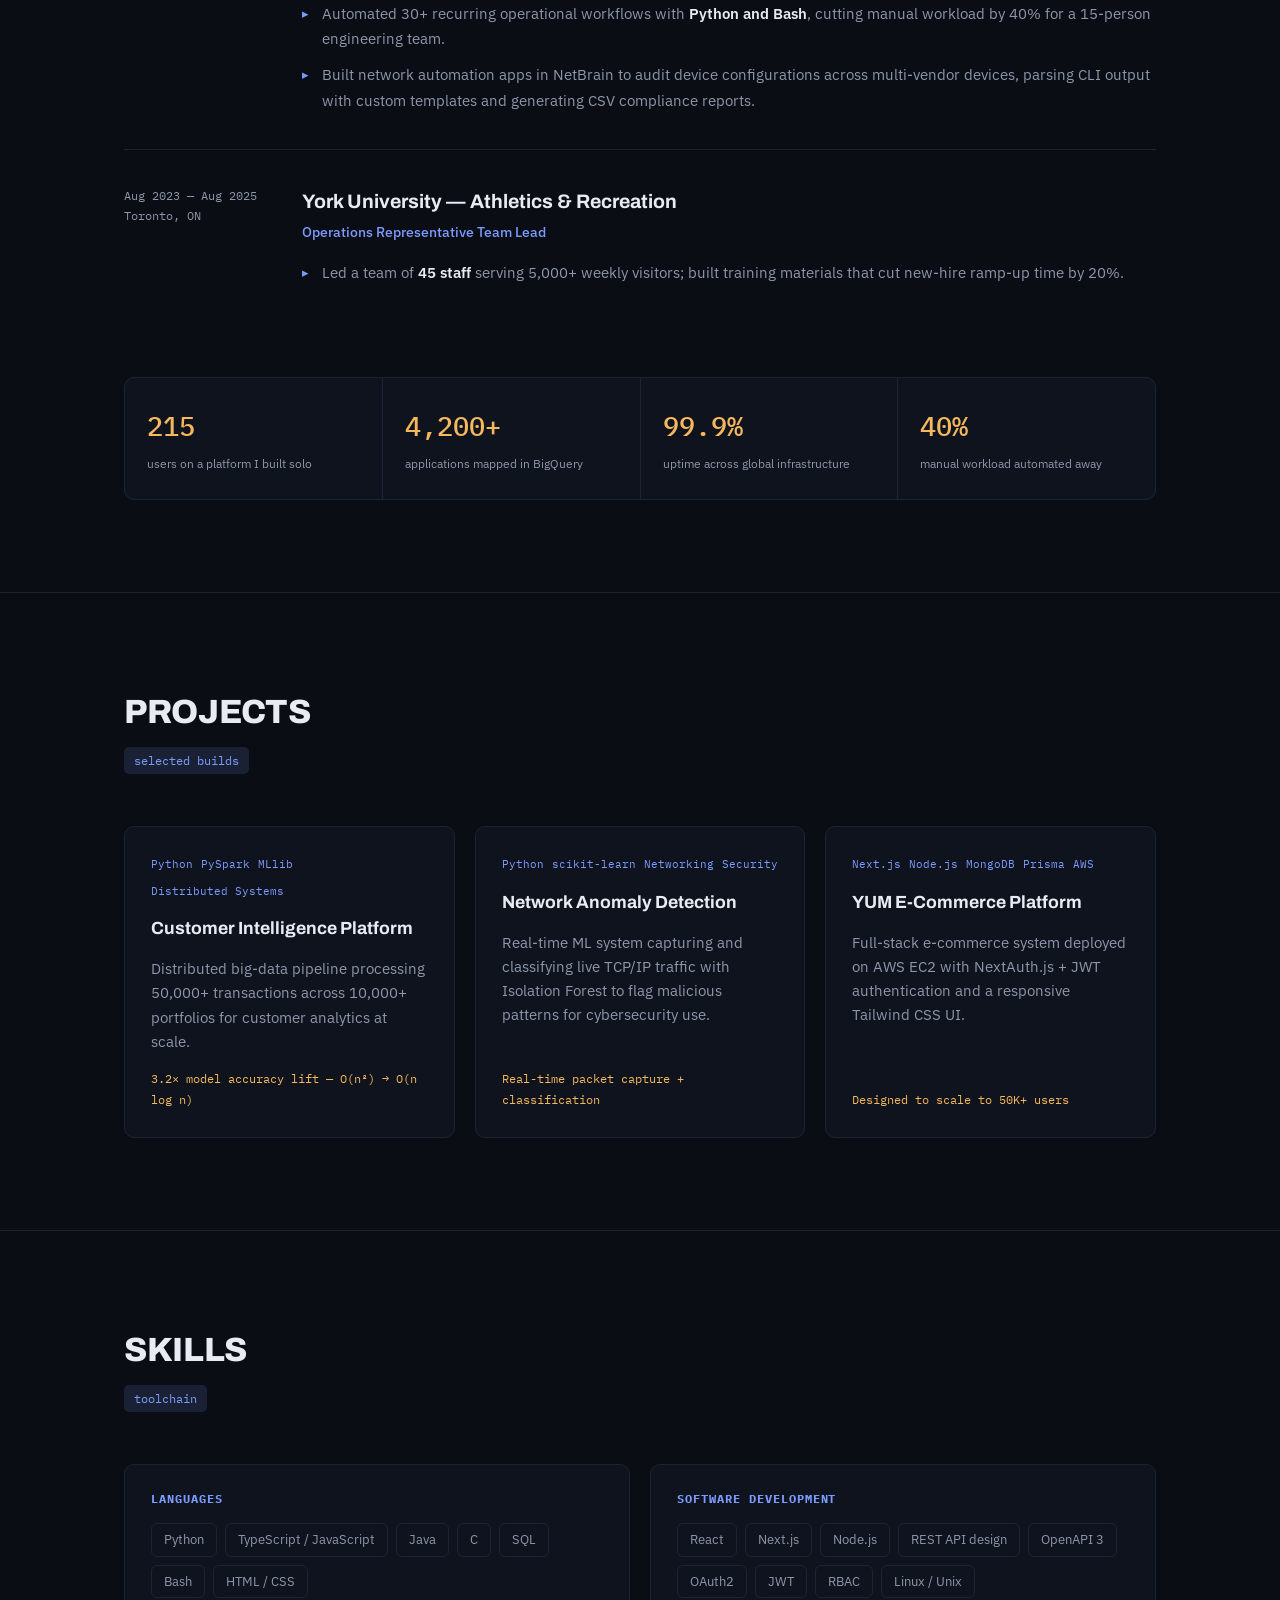
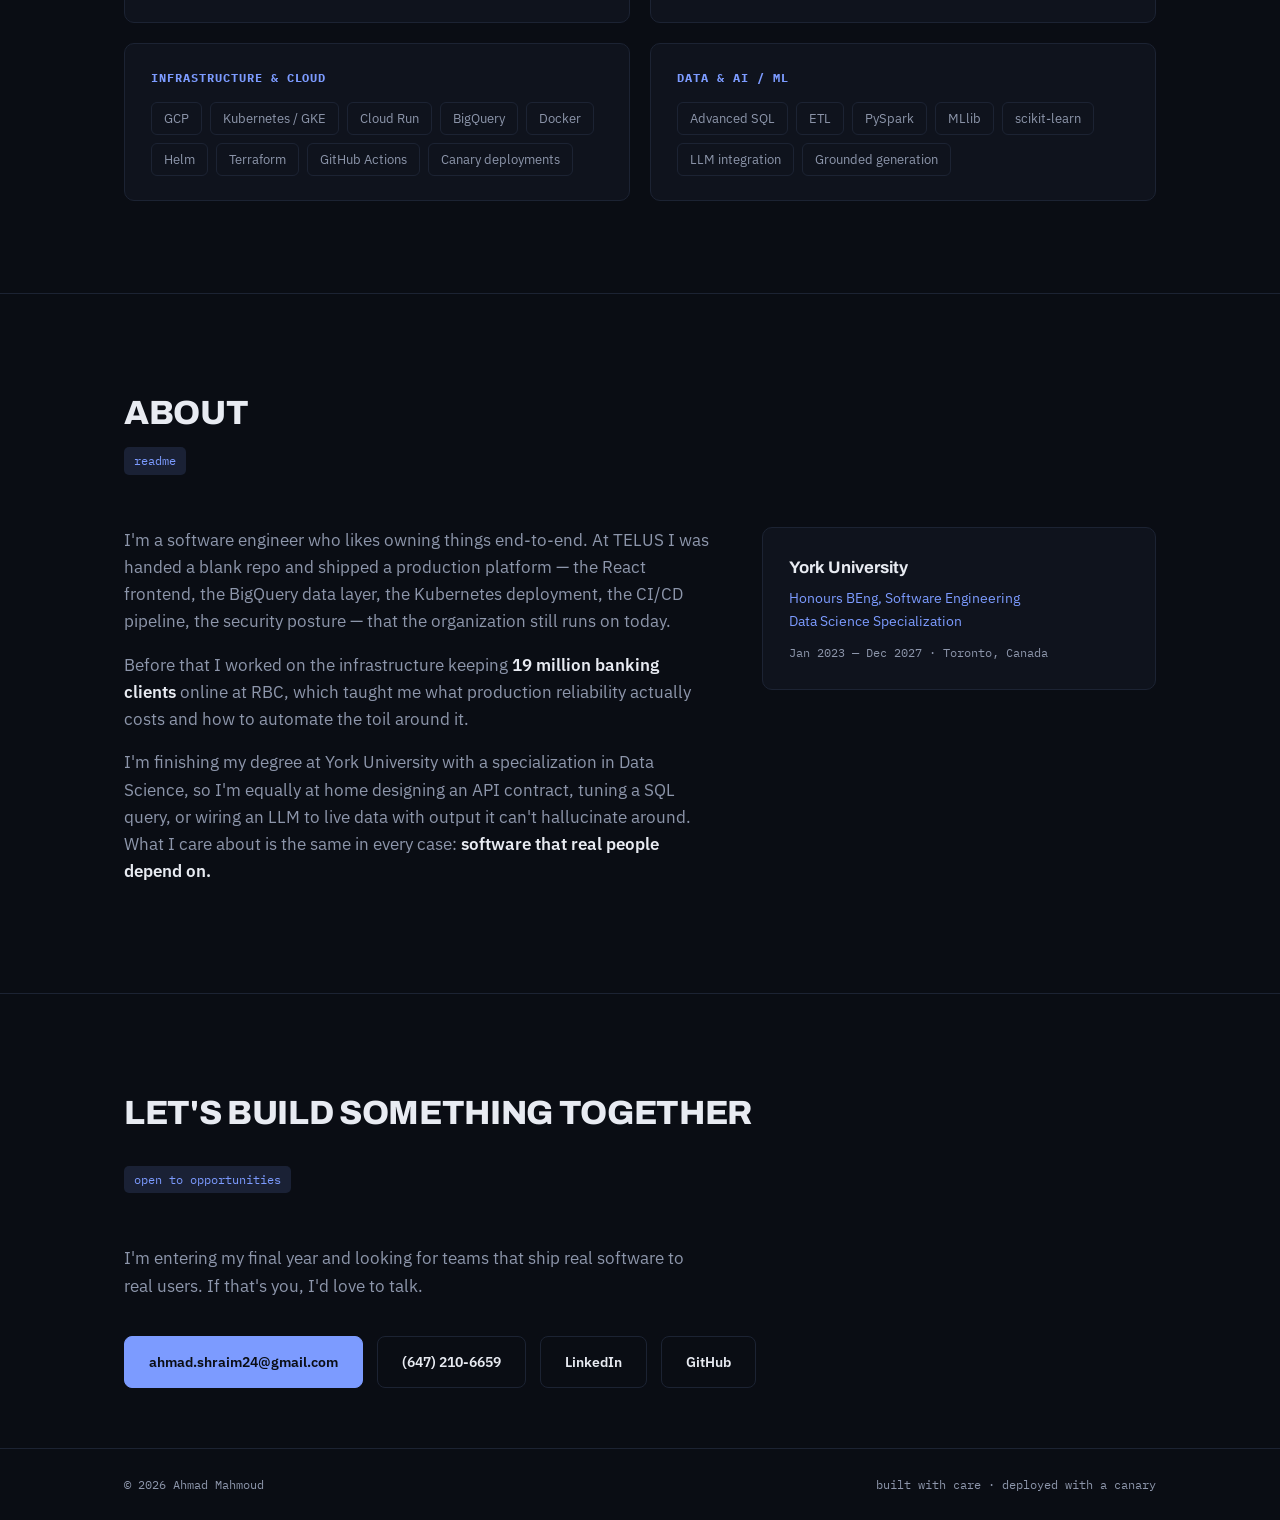
==== commit 03ad9b2e: "Update hero title and subtitle text" ====
--- a/index.html
+++ b/index.html
@@ -28,11 +28,11 @@
 <header id="top">
   <div class="wrap">
     <div class="eyebrow"><span class="dot"></span> in production — toronto, canada</div>
-    <h1>I build platforms that <em>ship</em> — frontend to Kubernetes.</h1>
+    <h1>Still learning. <em>Already shipping.</em></h1>
     <p class="hero-sub">
-      Software engineer and final-year Software Engineering student at York University.
-      Most recently the <strong>sole developer of a production platform at TELUS</strong> serving
-      215 team members across the CIO organization — designed, built, and deployed end-to-end.
+      Software engineer and final-year Software Engineering student at York University,
+      specializing in Data Science. Experienced in full-stack development, with real world
+      co-op experience.
     </p>
 
     <div class="rollout" aria-hidden="true">
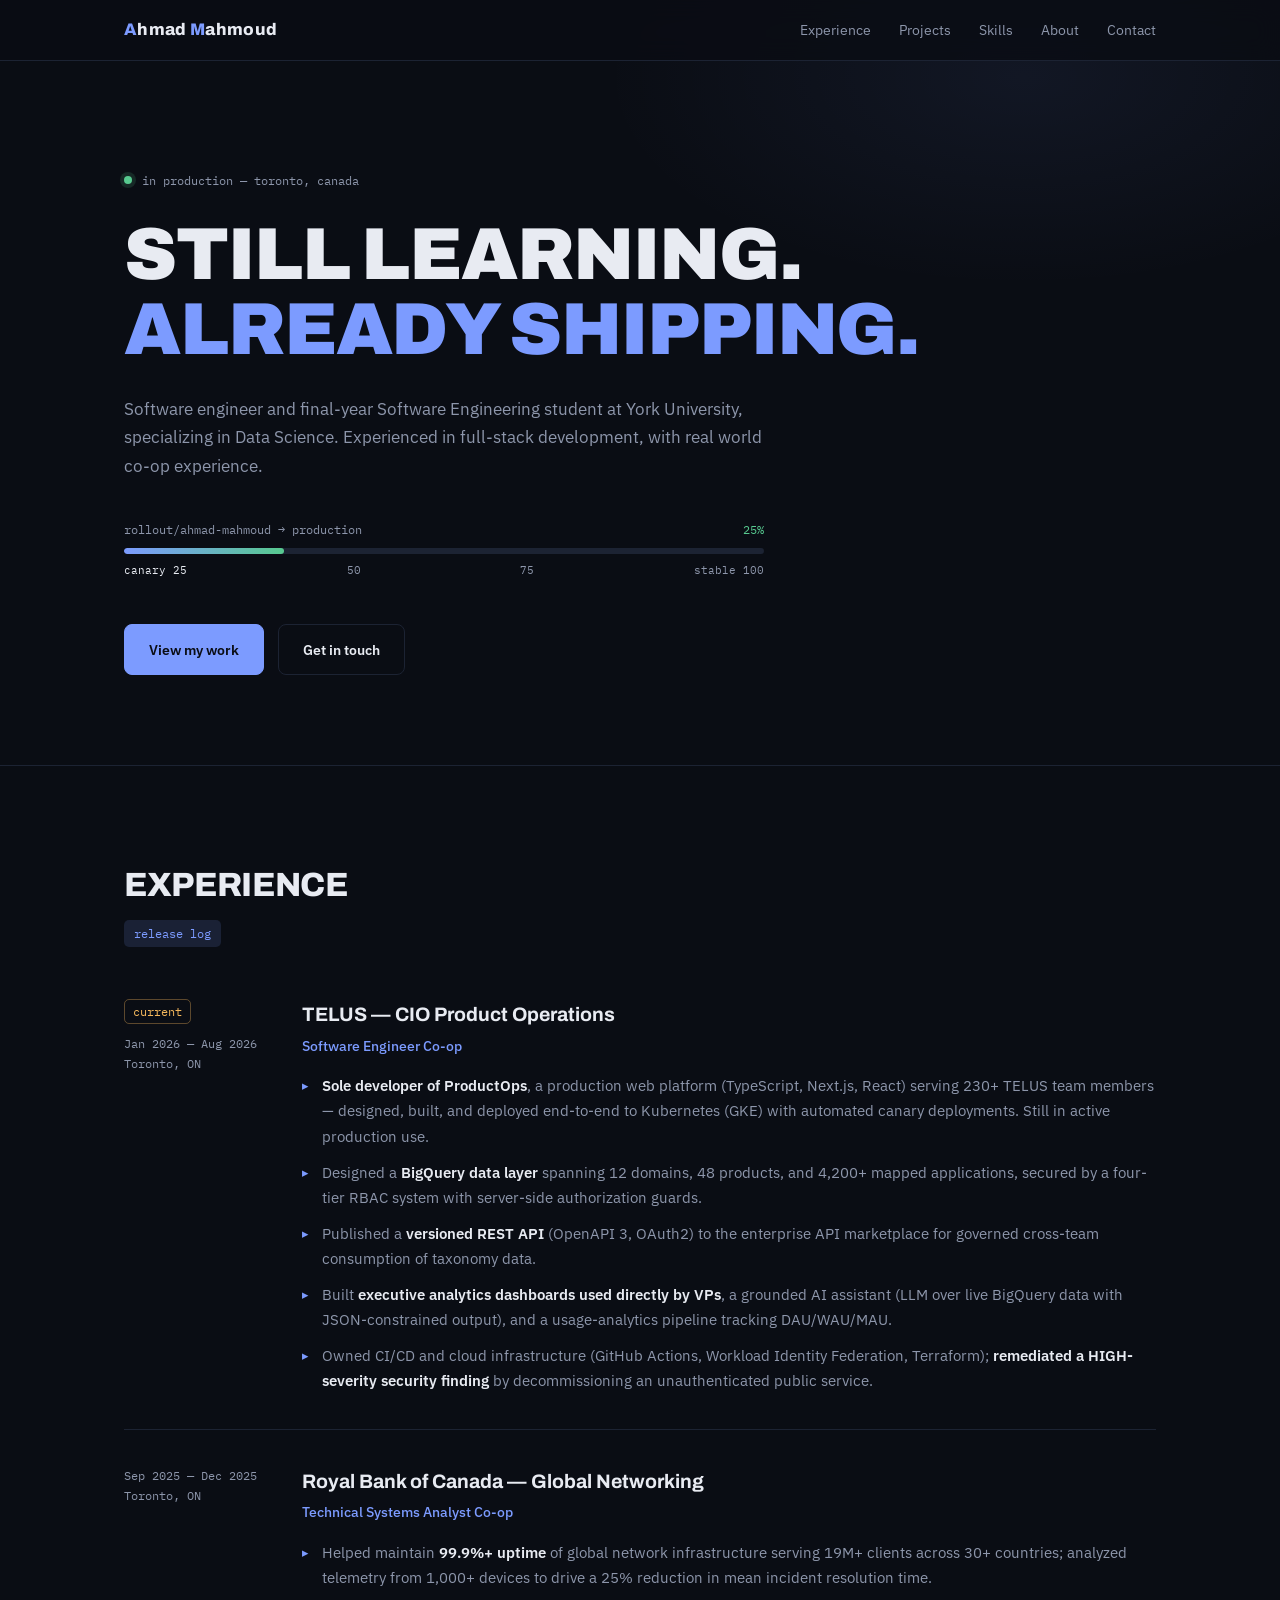
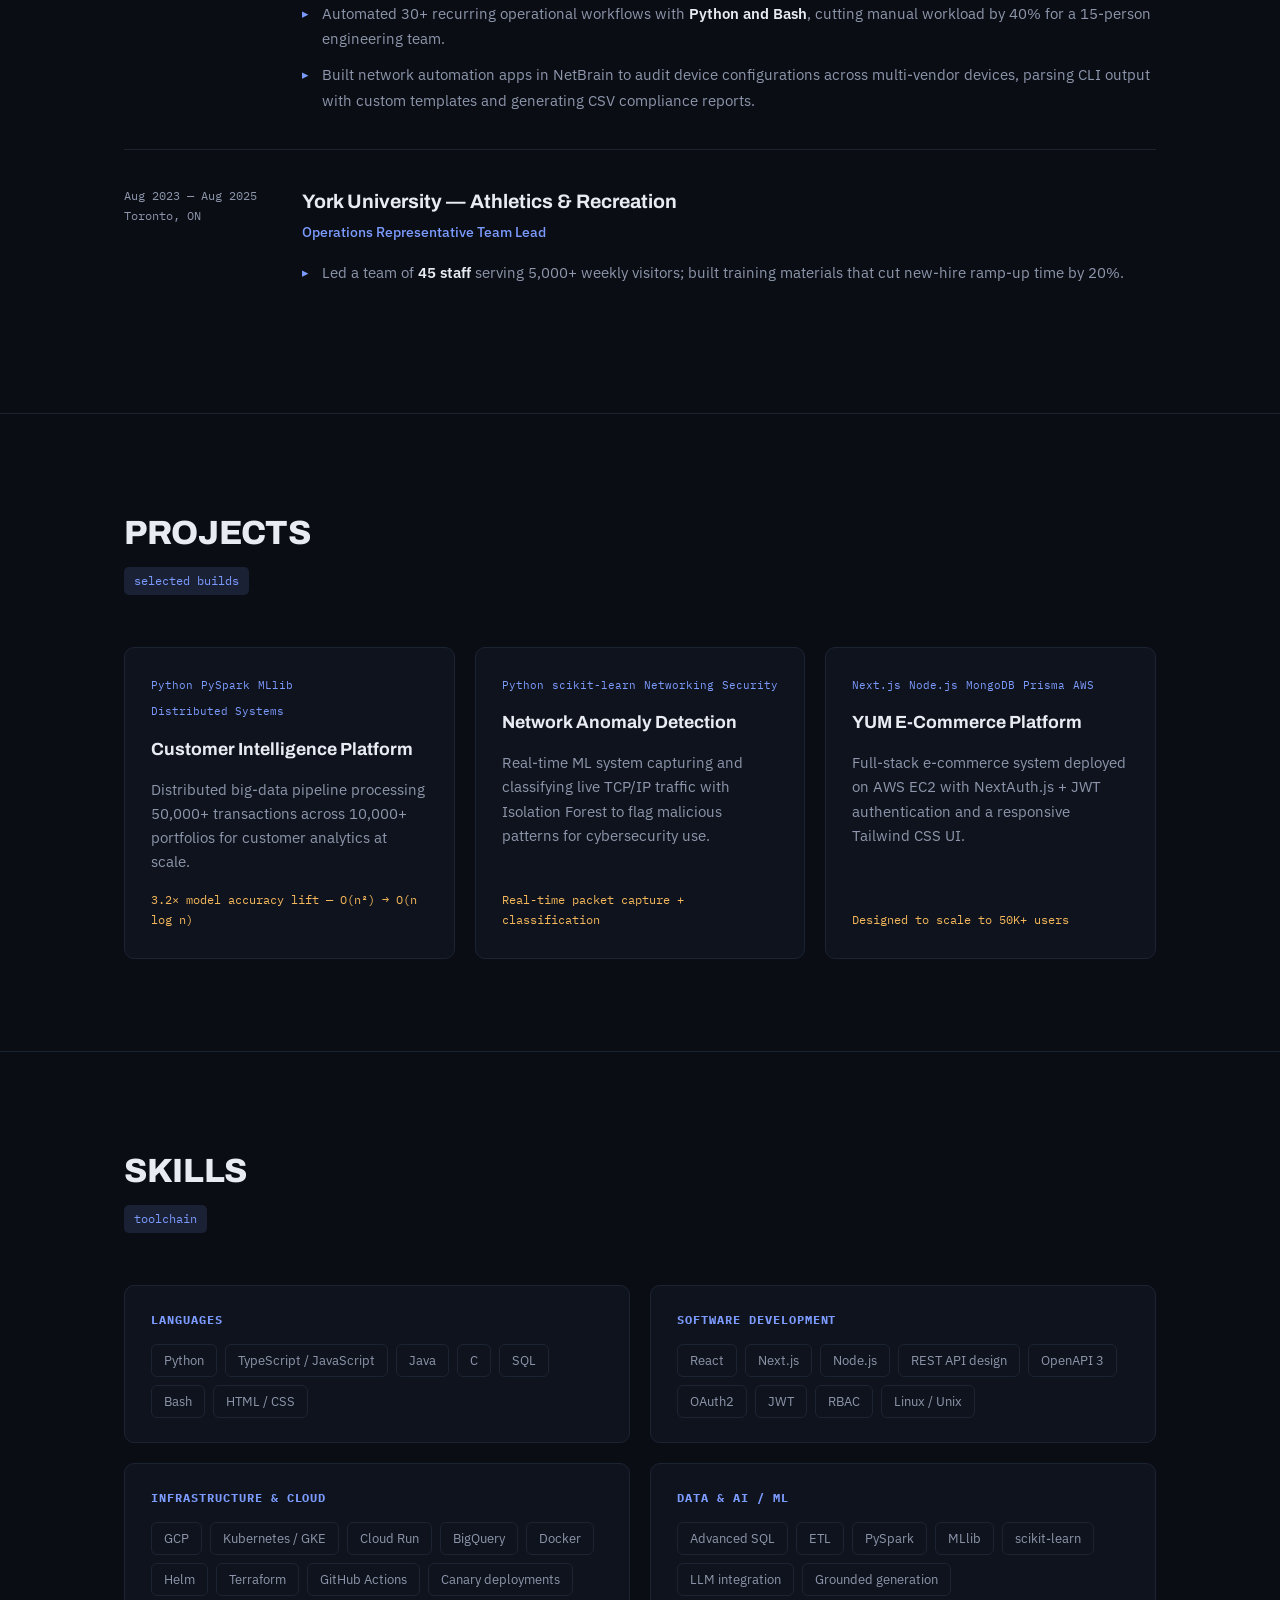
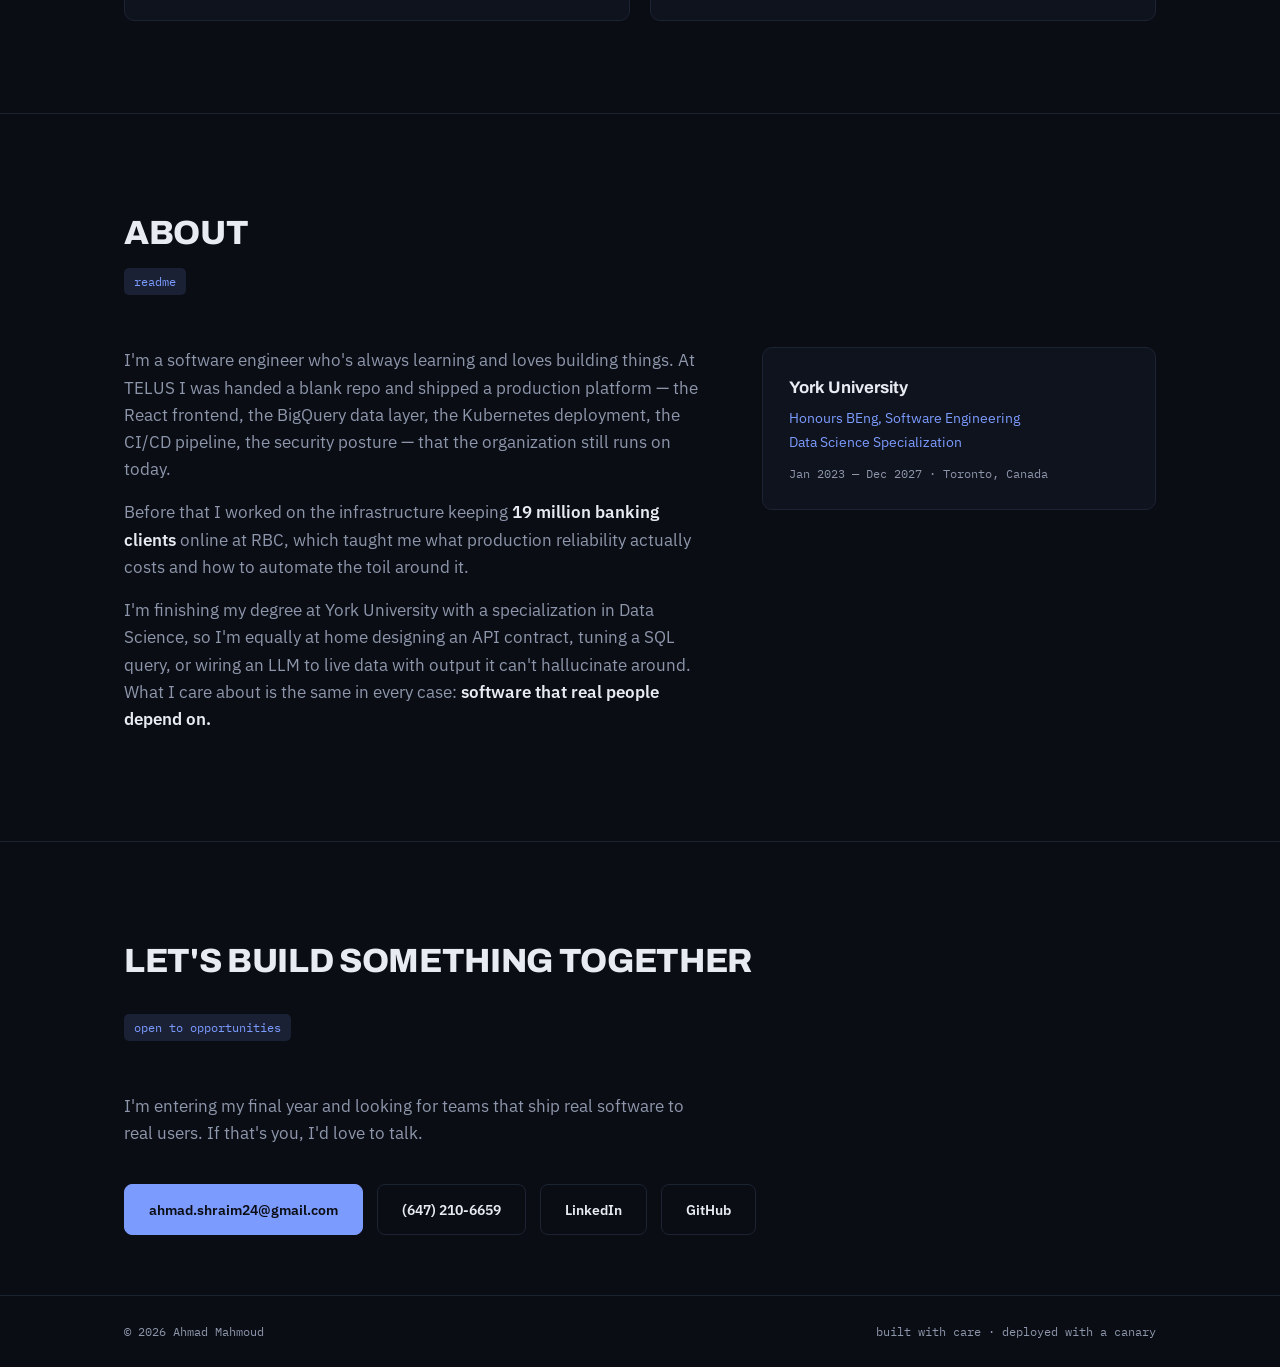
==== commit a256f8cf: "Remove metrics strip, update team size, rewrite About intro Update the TELUS team size from 215 to 2" ====
--- a/index.html
+++ b/index.html
@@ -69,7 +69,7 @@
         <h3>TELUS — CIO Product Operations</h3>
         <div class="role">Software Engineer Co-op</div>
         <ul>
-          <li><strong>Sole developer of ProductOps</strong>, a production web platform (TypeScript, Next.js, React) serving 215 TELUS team members — designed, built, and deployed end-to-end to Kubernetes (GKE) with automated canary deployments. Still in active production use.</li>
+          <li><strong>Sole developer of ProductOps</strong>, a production web platform (TypeScript, Next.js, React) serving 230+ TELUS team members — designed, built, and deployed end-to-end to Kubernetes (GKE) with automated canary deployments. Still in active production use.</li>
           <li>Designed a <strong>BigQuery data layer</strong> spanning 12 domains, 48 products, and 4,200+ mapped applications, secured by a four-tier RBAC system with server-side authorization guards.</li>
           <li>Published a <strong>versioned REST API</strong> (OpenAPI 3, OAuth2) to the enterprise API marketplace for governed cross-team consumption of taxonomy data.</li>
           <li>Built <strong>executive analytics dashboards used directly by VPs</strong>, a grounded AI assistant (LLM over live BigQuery data with JSON-constrained output), and a usage-analytics pipeline tracking DAU/WAU/MAU.</li>
@@ -105,13 +105,6 @@
         </ul>
       </div>
     </article>
-
-    <div class="metrics reveal">
-      <div class="metric"><div class="num">215</div><div class="lbl">users on a platform I built solo</div></div>
-      <div class="metric"><div class="num">4,200+</div><div class="lbl">applications mapped in BigQuery</div></div>
-      <div class="metric"><div class="num">99.9%</div><div class="lbl">uptime across global infrastructure</div></div>
-      <div class="metric"><div class="num">40%</div><div class="lbl">manual workload automated away</div></div>
-    </div>
   </div>
 </section>
 
@@ -194,7 +187,7 @@
     </div>
     <div class="about-grid">
       <div class="reveal">
-        <p>I'm a software engineer who likes owning things end-to-end. At TELUS I was handed a blank repo and shipped a production platform — the React frontend, the BigQuery data layer, the Kubernetes deployment, the CI/CD pipeline, the security posture — that the organization still runs on today.</p>
+        <p>I'm a software engineer who's always learning and loves building things. At TELUS I was handed a blank repo and shipped a production platform — the React frontend, the BigQuery data layer, the Kubernetes deployment, the CI/CD pipeline, the security posture — that the organization still runs on today.</p>
         <p>Before that I worked on the infrastructure keeping <strong>19 million banking clients</strong> online at RBC, which taught me what production reliability actually costs and how to automate the toil around it.</p>
         <p>I'm finishing my degree at York University with a specialization in Data Science, so I'm equally at home designing an API contract, tuning a SQL query, or wiring an LLM to live data with output it can't hallucinate around. What I care about is the same in every case: <strong>software that real people depend on.</strong></p>
       </div>
--- a/styles.css
+++ b/styles.css
@@ -140,19 +140,6 @@
 .release li strong{color:var(--text);font-weight:600}
 @media(max-width:700px){.release{grid-template-columns:1fr;gap:10px}}
 
-/* ---------- metrics strip ---------- */
-.metrics{
-  display:grid;grid-template-columns:repeat(4,1fr);gap:1px;
-  background:var(--line);border:1px solid var(--line);border-radius:var(--radius);
-  overflow:hidden;margin-top:56px;
-}
-.metric{background:var(--bg-raised);padding:26px 22px}
-.metric .num{
-  font-family:'IBM Plex Mono',monospace;font-size:1.7rem;font-weight:500;color:var(--amber);
-}
-.metric .lbl{font-size:.78rem;color:var(--muted);margin-top:4px}
-@media(max-width:700px){.metrics{grid-template-columns:repeat(2,1fr)}}
-
 /* ---------- projects ---------- */
 .projects{display:grid;grid-template-columns:repeat(3,1fr);gap:20px}
 @media(max-width:860px){.projects{grid-template-columns:1fr}}
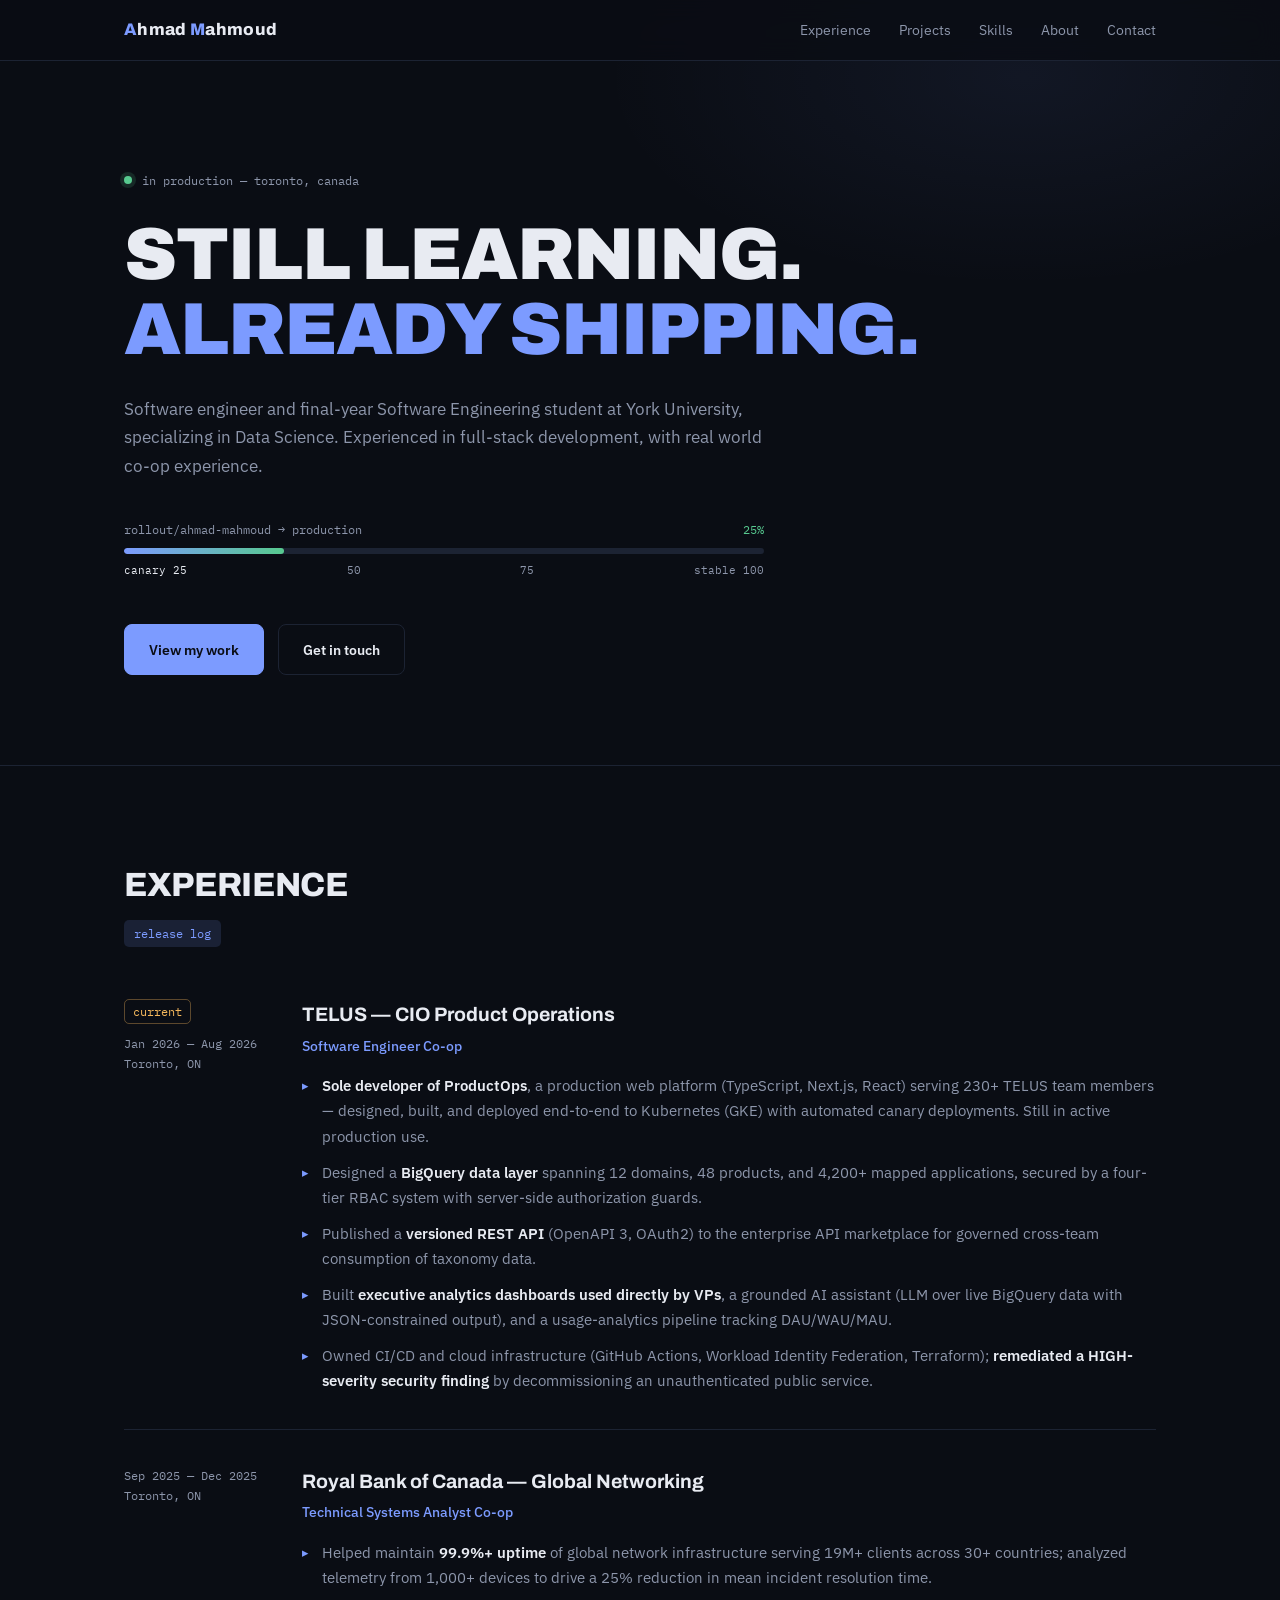
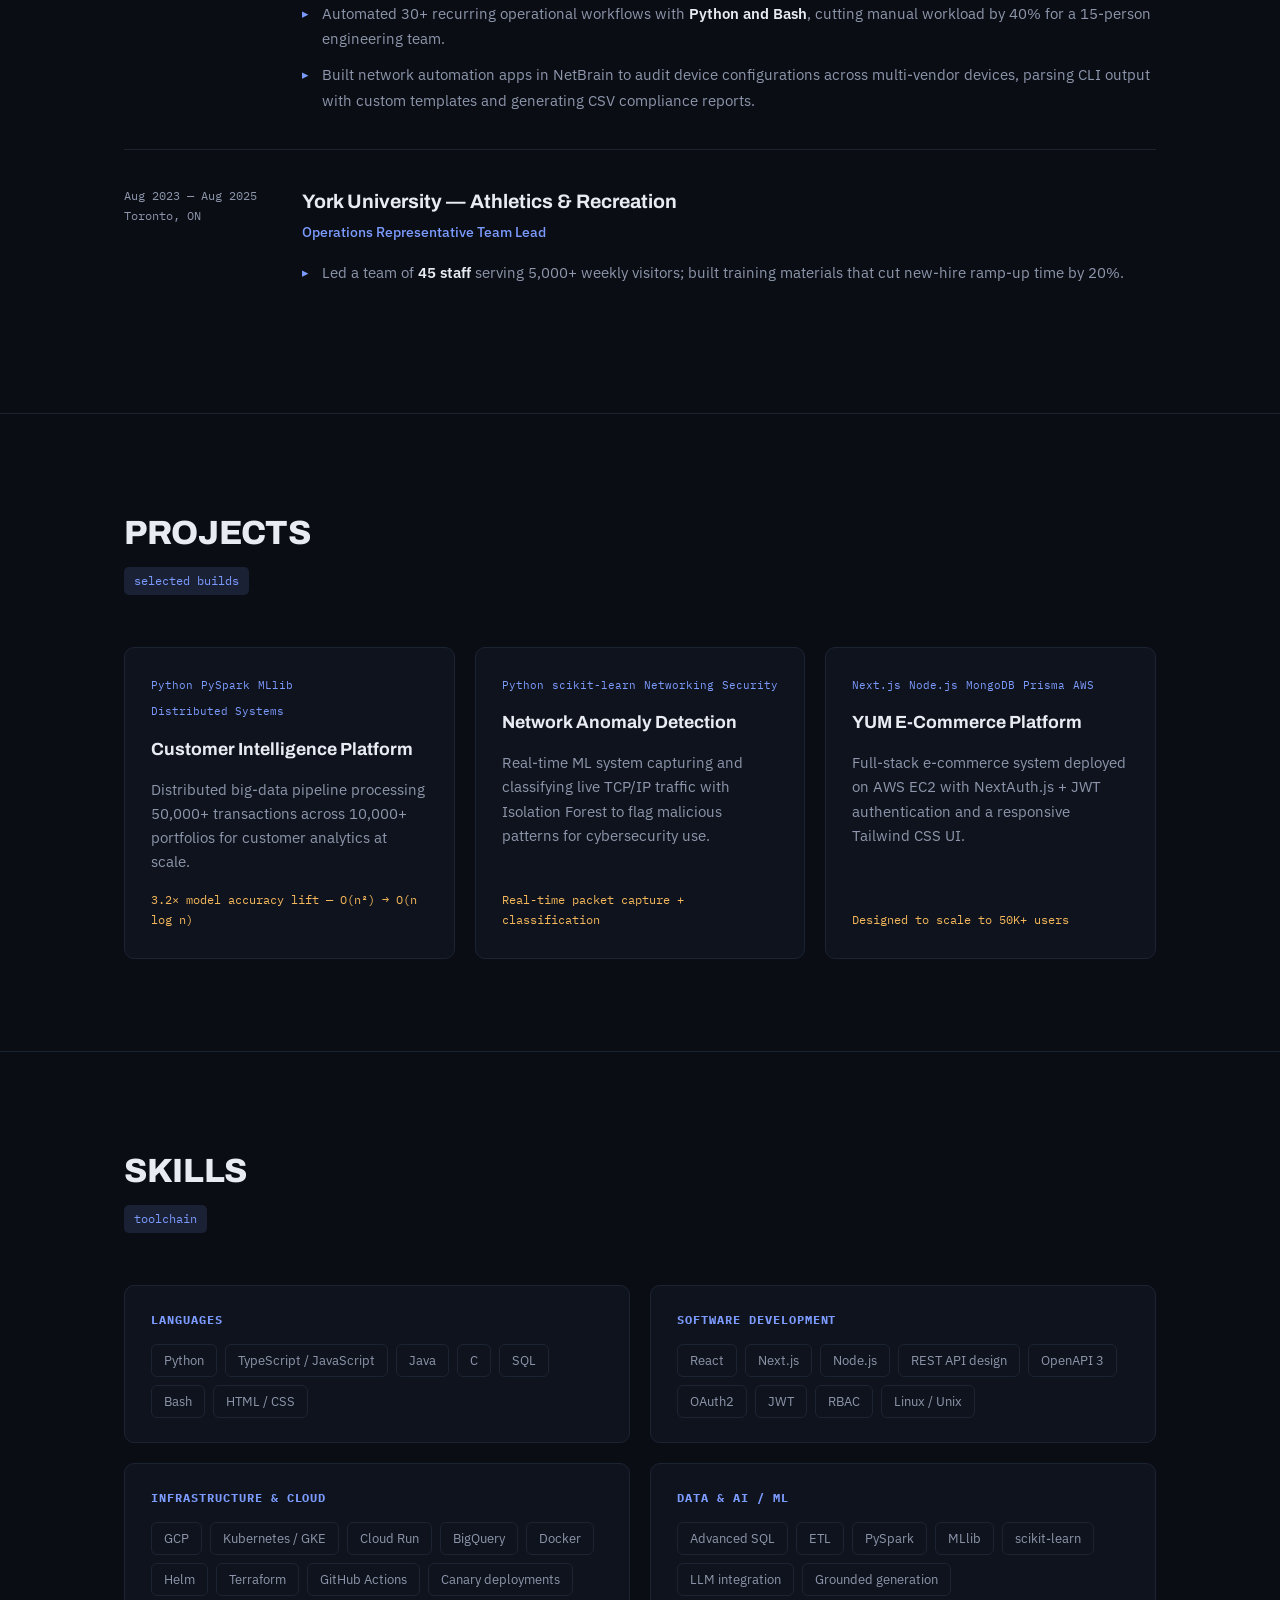
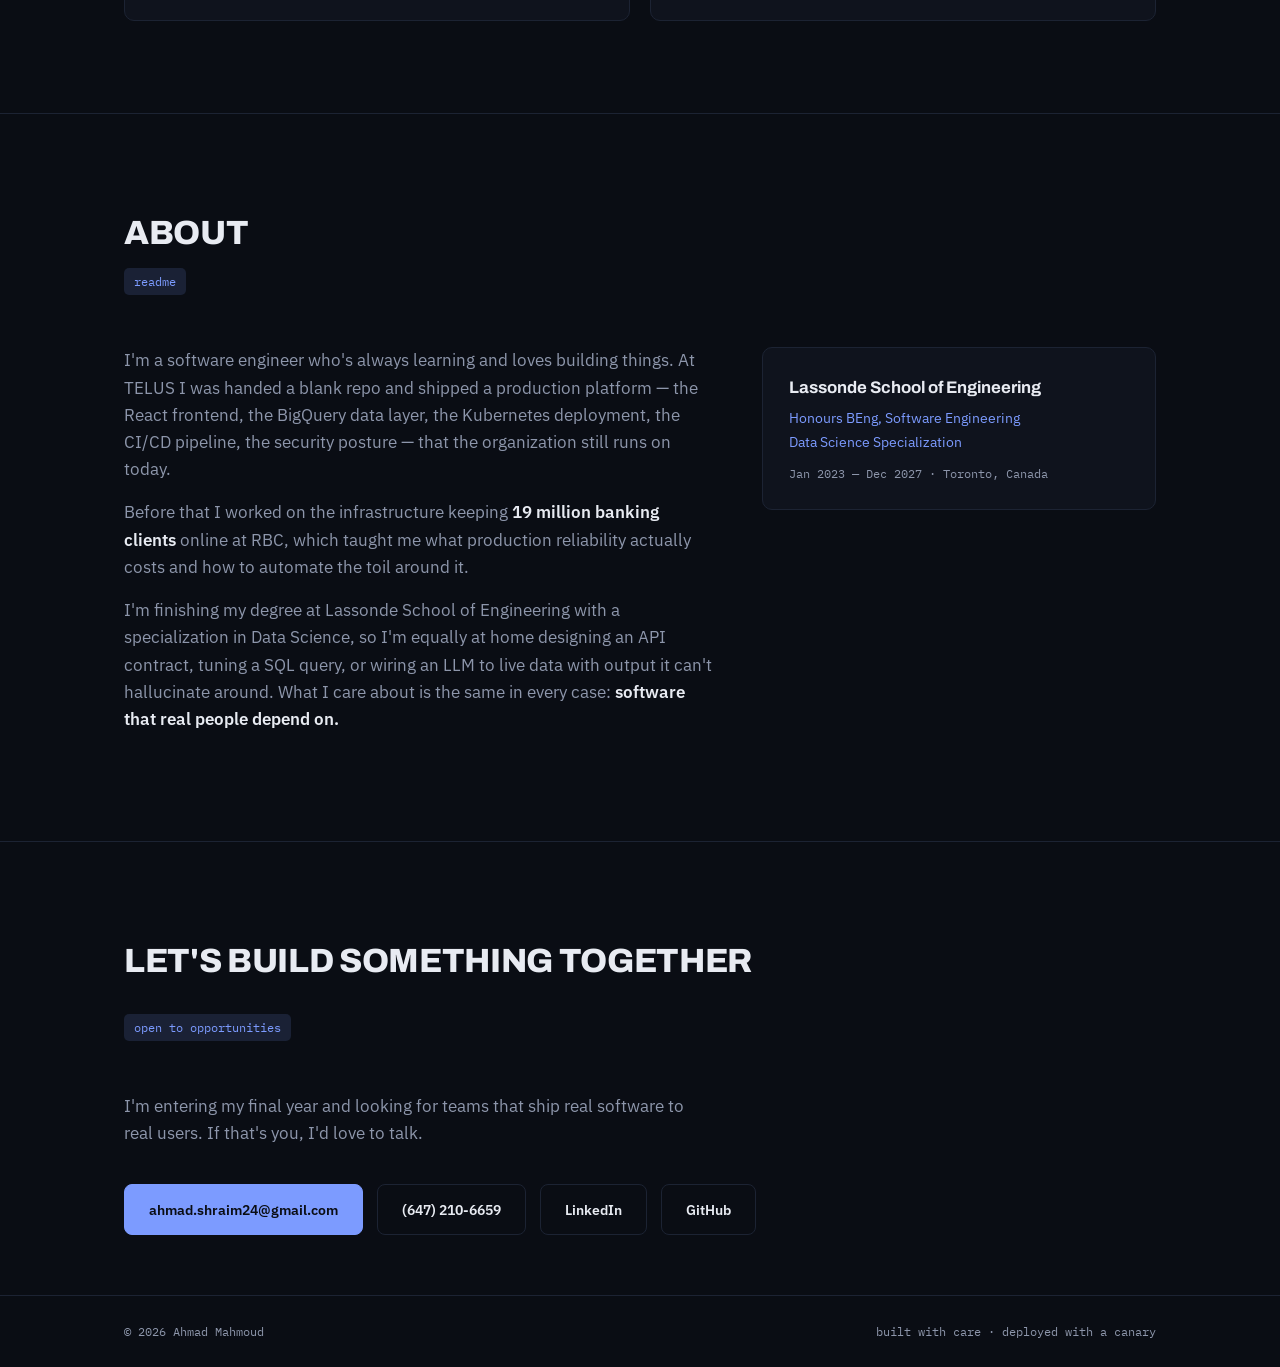
==== commit c680a49d: "Update About section school name to Lassonde School of Engineering" ====
--- a/index.html
+++ b/index.html
@@ -189,10 +189,10 @@
       <div class="reveal">
         <p>I'm a software engineer who's always learning and loves building things. At TELUS I was handed a blank repo and shipped a production platform — the React frontend, the BigQuery data layer, the Kubernetes deployment, the CI/CD pipeline, the security posture — that the organization still runs on today.</p>
         <p>Before that I worked on the infrastructure keeping <strong>19 million banking clients</strong> online at RBC, which taught me what production reliability actually costs and how to automate the toil around it.</p>
-        <p>I'm finishing my degree at York University with a specialization in Data Science, so I'm equally at home designing an API contract, tuning a SQL query, or wiring an LLM to live data with output it can't hallucinate around. What I care about is the same in every case: <strong>software that real people depend on.</strong></p>
+        <p>I'm finishing my degree at Lassonde School of Engineering with a specialization in Data Science, so I'm equally at home designing an API contract, tuning a SQL query, or wiring an LLM to live data with output it can't hallucinate around. What I care about is the same in every case: <strong>software that real people depend on.</strong></p>
       </div>
       <div class="edu-card reveal">
-        <div class="school">York University</div>
+        <div class="school">Lassonde School of Engineering</div>
         <div class="deg">Honours BEng, Software Engineering<br>Data Science Specialization</div>
         <div class="dates">Jan 2023 — Dec 2027 · Toronto, Canada</div>
       </div>
